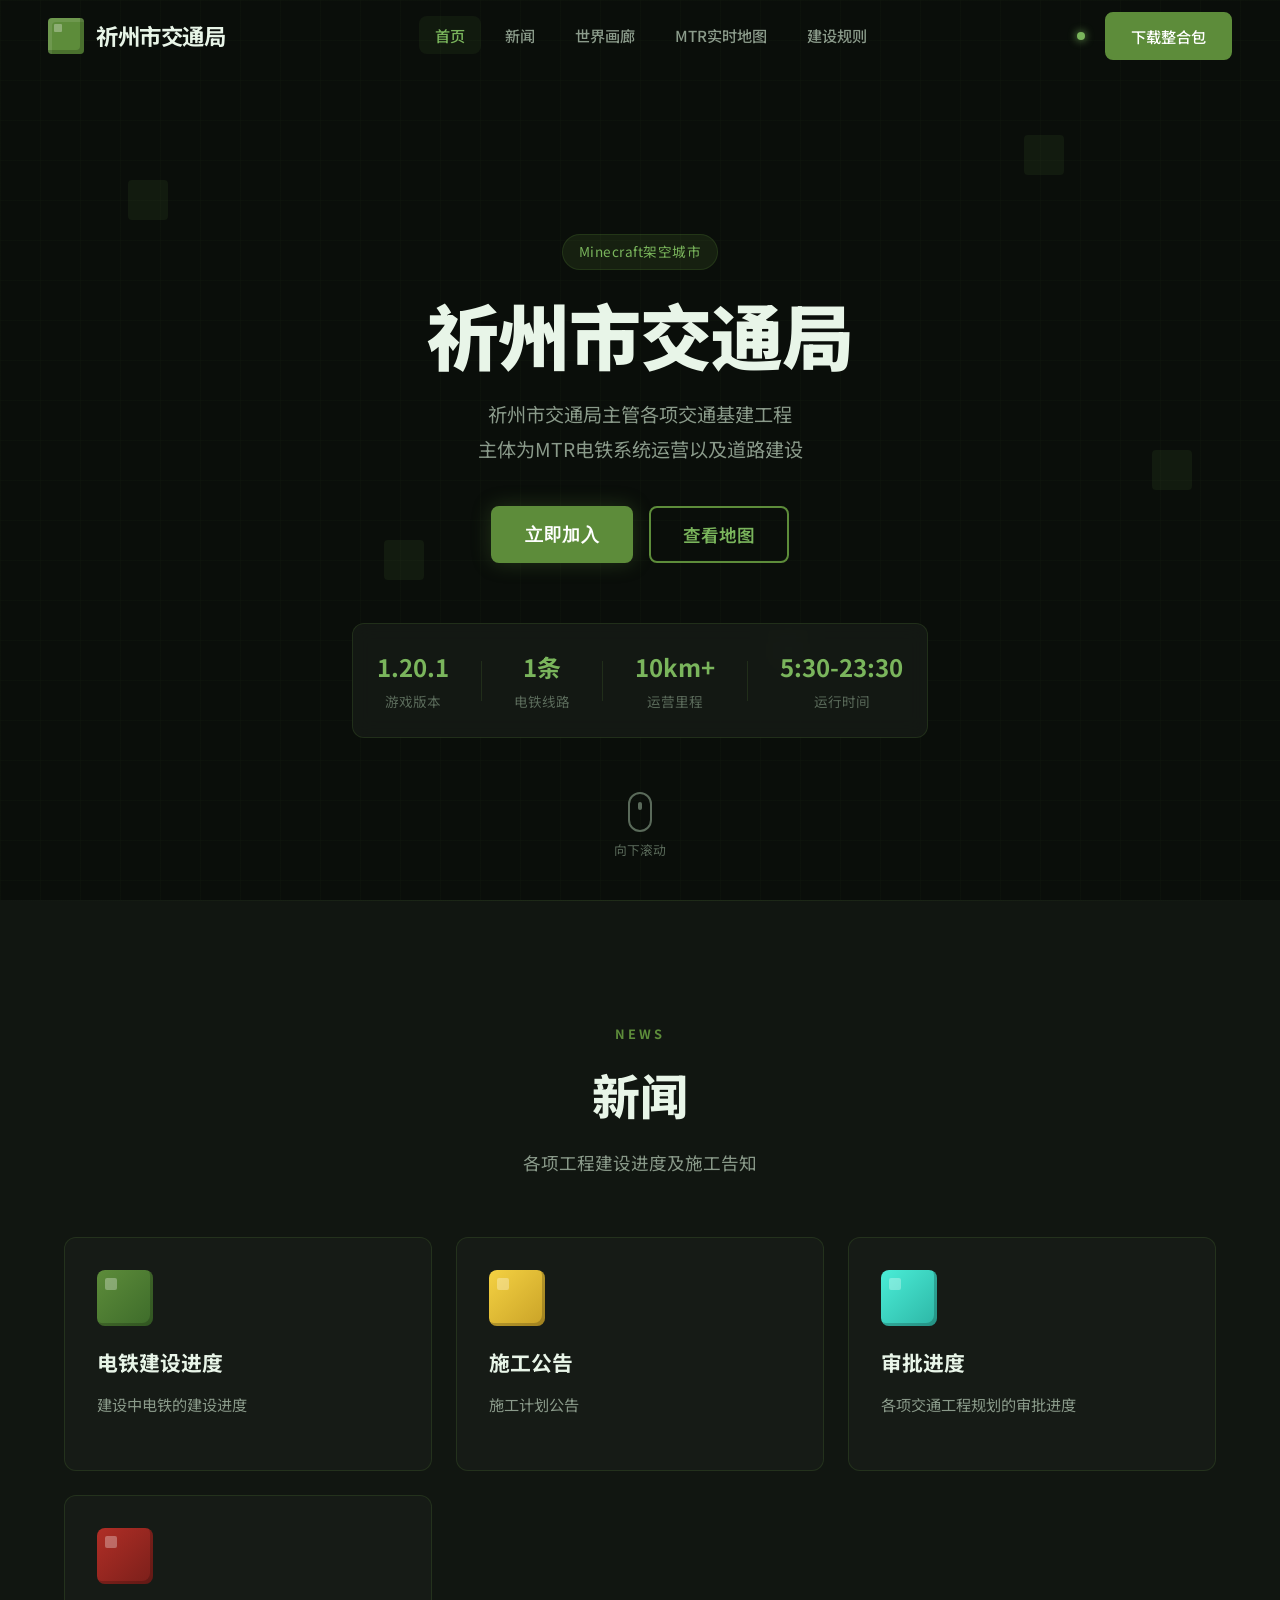
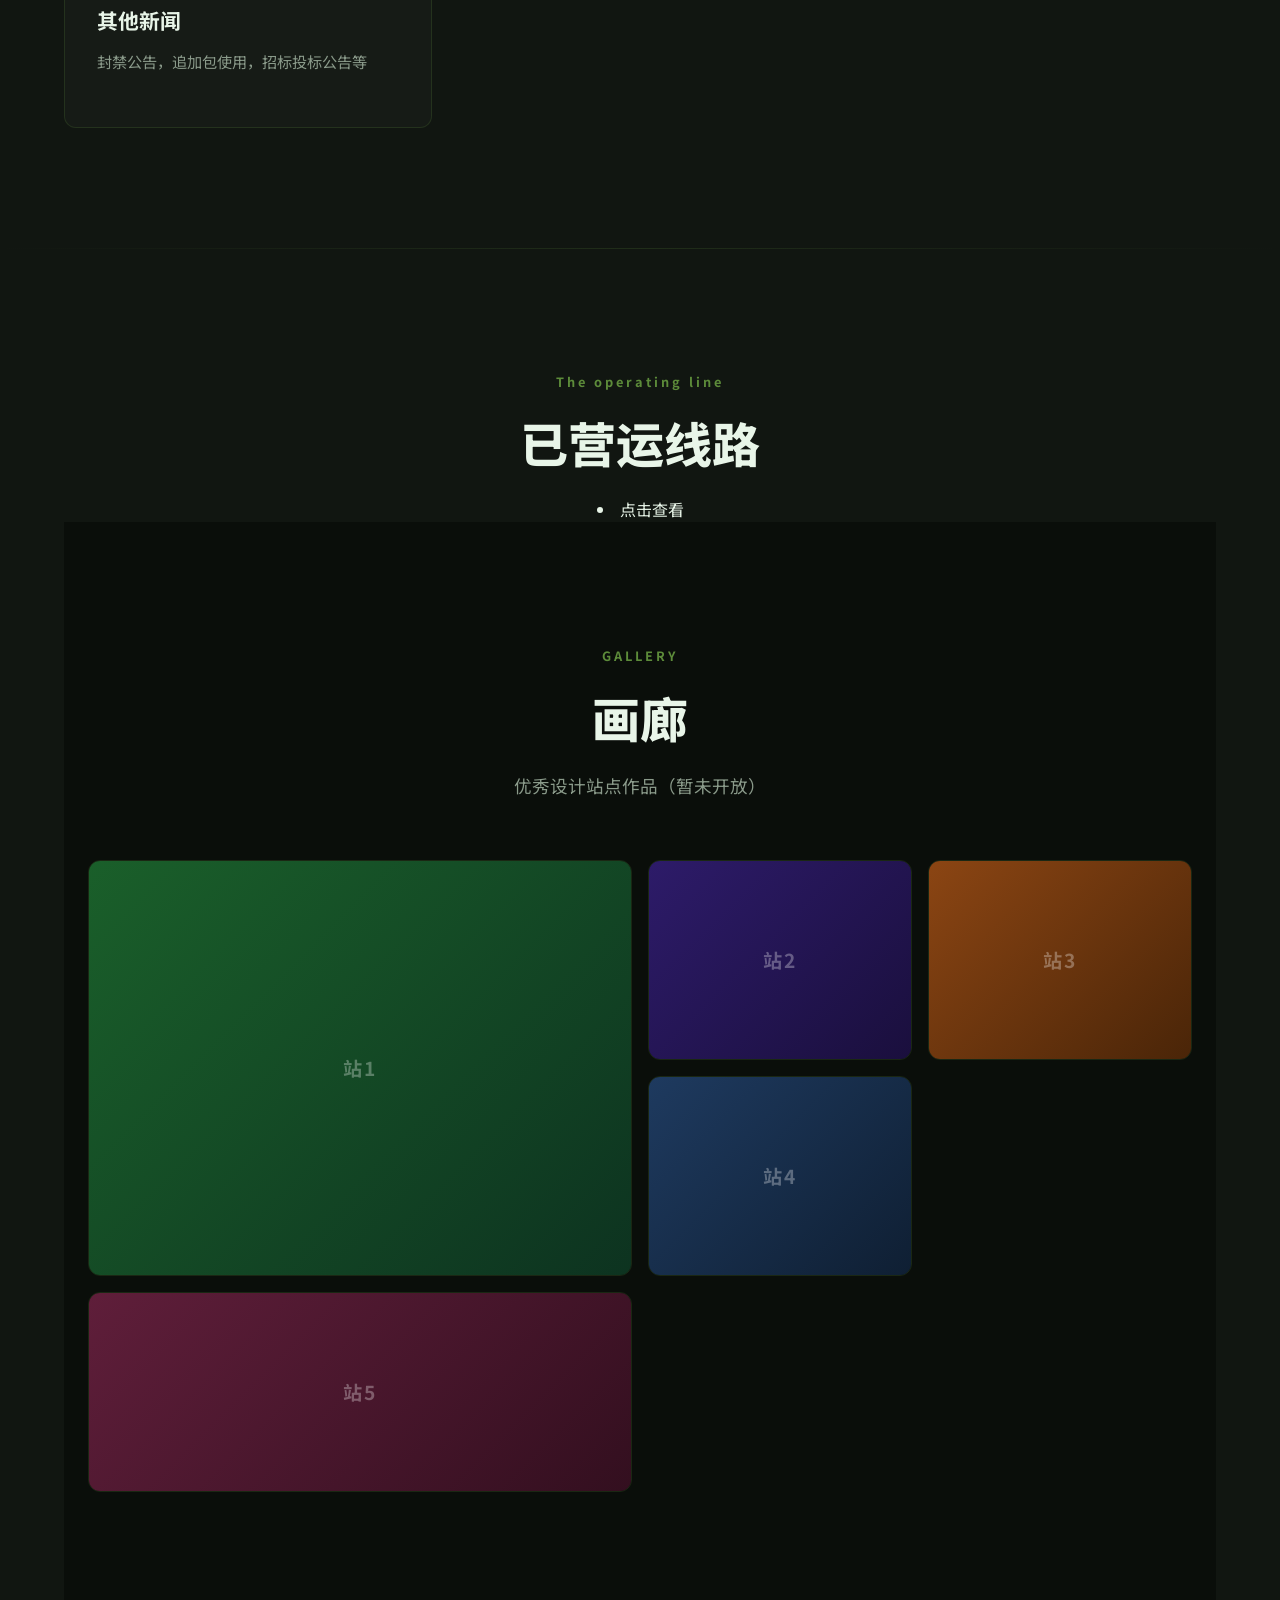
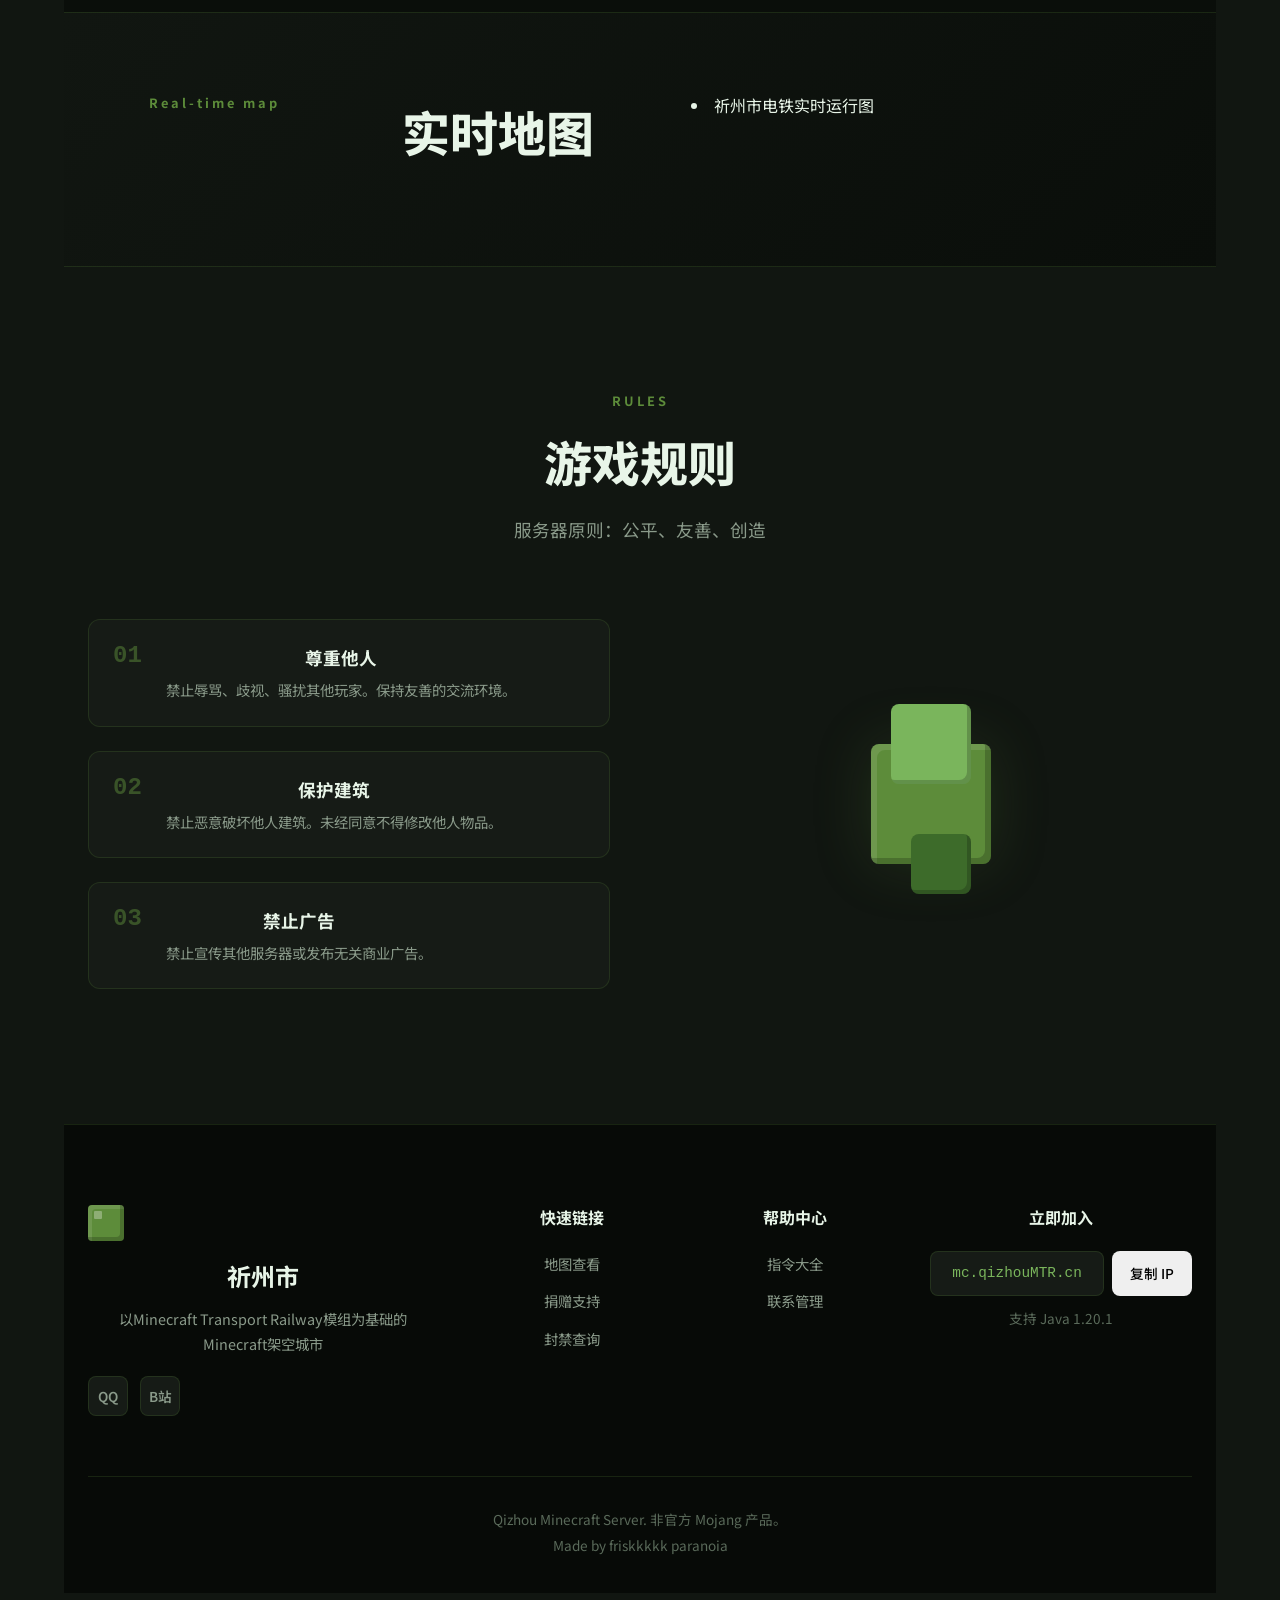
==== index.html @ 2c4e713b "增加联系方式" ====
<!DOCTYPE html>
<html lang="zh-CN">
<head>
    <meta charset="UTF-8">
    <meta name="viewport" content="width=device-width, initial-scale=1.0">
    <title>祈州市-Minecraft架空城市</title>
    <link rel="stylesheet" href="styles.css">
    <link href="https://fonts.googleapis.com/css2?family=Noto+Sans+SC:wght@300;400;500;700;900&display=swap" rel="stylesheet">
</head>
<body>
    <!-- 导航栏 -->
    <nav class="navbar">
        <div class="nav-brand">
            <div class="logo-block"></div>
            <span class="brand-text">祈州市交通局</span>
        </div>
        <ul class="nav-links">
            <li><a href="#home" class="active">首页</a></li>
            <li><a href="#features">新闻</a></li>
            <li><a href="#gallery">世界画廊</a></li>
            <li><a href="#stats">MTR实时地图</a></li>
            <li><a href="#rules">建设规则</a></li>
        </ul>
          <div class="nav-actions">
        <span class="online-status">
            <span class="status-dot"></span>
        </span>
              <a href="download.html" class="btn btn-primary">下载整合包</a>
    </div>

        <button class="mobile-menu-btn" aria-label="菜单">
            <span></span>
            <span></span>
            <span></span>
        </button>
    </nav>

    <!-- 英雄区域 -->
    <section id="home" class="hero">
        <div class="hero-bg">
            <div class="pixel-grid"></div>
            <div class="floating-blocks">
                <div class="float-block" style="--delay:0s;--x:10%;--y:20%"></div>
                <div class="float-block" style="--delay:2s;--x:80%;--y:15%"></div>
                <div class="float-block" style="--delay:4s;--x:60%;--y:70%"></div>
                <div class="float-block" style="--delay:1s;--x:30%;--y:60%"></div>
                <div class="float-block" style="--delay:3s;--x:90%;--y:50%"></div>
            </div>
        </div>
        <div class="hero-content">
            <div class="server-badge">Minecraft架空城市</div>
            <h1 class="hero-title">
                <span class="title-line">祈州市交通局</span>
               
            </h1>
            <p class="hero-desc">
                祈州市交通局主管各项交通基建工程<br>
                主体为MTR电铁系统运营以及道路建设
            </p>
            <div class="hero-actions">
                <button class="btn btn-large btn-glow" onclick="copyIP()">
                    
                    <span class="ip-text">立即加入</span>
                </button>
                <button class="btn btn-large btn-outline">查看地图</button>
            </div>
            <div class="server-info-bar">
                <div class="info-item">
                    <span class="info-value">1.20.1</span>
                    <span class="info-label">游戏版本</span>
                </div>
                <div class="info-divider"></div>
                <div class="info-item">
                    <span class="info-value">1条</span>
                    <span class="info-label">电铁线路</span>
                </div>
                <div class="info-divider"></div>
                <div class="info-item">
                    <span class="info-value">10km+</span>
                    <span class="info-label">运营里程</span>
                </div>
                <div class="info-divider"></div>
                <div class="info-item">
                    <span class="info-value">5:30-23:30</span>
                    <span class="info-label">运行时间</span>
                </div>
            </div>
        </div>
        <div class="scroll-indicator">
            <div class="mouse">
                <div class="wheel"></div>
            </div>
            <span>向下滚动</span>
        </div>
    </section>

    <!-- 新闻 -->
    <section id="features" class="features">
        <div class="container">
            <div class="section-header">
                <span class="section-tag">NEWS</span>
                <h2 class="section-title">新闻</h2>
                <p class="section-desc">各项工程建设进度及施工告知</p>
            </div>
            <div class="features-grid">
                <div class="feature-card">
                    <div class="feature-icon survival"></div>
                    <h3>电铁建设进度</h3>
                    <p>建设中电铁的建设进度</p>
                    <div class="feature-tags">
                    </div>
                </div>
                <div class="feature-card">
                    <div class="feature-icon economy"></div>
                    <h3>施工公告</h3>
                    <p>施工计划公告</p>
                    <div class="feature-tags">
                    </div>
                </div>
                <div class="feature-card">
                    <div class="feature-icon build"></div>
                    <h3>审批进度</h3>
                    <p>各项交通工程规划的审批进度</p>
                    <div class="feature-tags">
                    </div>
                </div>
                <div class="feature-card">
                    <div class="feature-icon dungeon"></div>
                    <h3>其他新闻</h3>
                    <p>封禁公告，追加包使用，招标投标公告等</p>
                    <div class="feature-tags">
                    </div>
                </div>
            </div>
        </div>
    </section>
    <!-- 运营线路清单 -->
    <section id="features" class="features">
        <div class="container">
            <div class="section-header">
                <span class="section-tag">The operating line</span>
                <h2 class="section-title">已营运线路</h2>
                 <li><a href="#" class="active">点击查看</a></li>

    <!-- 世界画廊 -->
    <section id="gallery" class="gallery">
        <div class="container">
            <div class="section-header light">
                <span class="section-tag">GALLERY</span>
                <h2 class="section-title">画廊</h2>
                <p class="section-desc">优秀设计站点作品（暂未开放）</p>
            </div>
            <div class="gallery-grid">
                <div class="gallery-item large">
                    <div class="gallery-img" style="background: linear-gradient(135deg, #1a5f2a 0%, #0d3320 100%);">
                        <div class="placeholder-text">站1</div>
                    </div>
                    <div class="gallery-overlay">
                        <h4>站1</h4>
                        <p>站1简介</p>
                    </div>
                </div>
                <div class="gallery-item">
                    <div class="gallery-img" style="background: linear-gradient(135deg, #2d1b69 0%, #1a0f3d 100%);">
                        <div class="placeholder-text">站2</div>
                    </div>
                    <div class="gallery-overlay">
                        <h4>站2</h4>
                        <p>站2简介</p>
                    </div>
                </div>
                <div class="gallery-item">
                    <div class="gallery-img" style="background: linear-gradient(135deg, #8b4513 0%, #4a2508 100%);">
                        <div class="placeholder-text">站3</div>
                    </div>
                    <div class="gallery-overlay">
                        <h4>站3</h4>
                        <p>站3简介</p>
                    </div>
                </div>
                <div class="gallery-item">
                    <div class="gallery-img" style="background: linear-gradient(135deg, #1e3a5f 0%, #0f1f33 100%);">
                        <div class="placeholder-text">站4</div>
                    </div>
                    <div class="gallery-overlay">
                        <h4>站4</h4>
                        <p>站4简介</p>
                    </div>
                </div>
                <div class="gallery-item wide">
                    <div class="gallery-img" style="background: linear-gradient(135deg, #5f1e3a 0%, #330f1f 100%);">
                        <div class="placeholder-text">站5</div>
                    </div>
                    <div class="gallery-overlay">
                        <h4>站5</h4>
                        <p>站5简介</p>
                    </div>
                </div>
            </div>
        </div>
    </section>

    <!-- 实时地图 -->
    <section id="stats" class="stats">
        <div class="container">
            <div class="stats-grid">
                <span class="section-tag">Real-time map</span>
                <h2 class="section-title">实时地图</h2>
                <li><a href="#">祈州市电铁实时运行图</a></li>
            </div>
        </div>
    </section>

    <!-- 游戏规则 -->
    <section id="rules" class="rules">
        <div class="container">
            <div class="section-header">
                <span class="section-tag">RULES</span>
                <h2 class="section-title">游戏规则</h2>
                <p class="section-desc">服务器原则：公平、友善、创造</p>
            </div>
            <div class="rules-container">
                <div class="rules-list">
                    <div class="rule-item">
                        <div class="rule-num">01</div>
                        <div class="rule-content">
                            <h4>尊重他人</h4>
                            <p>禁止辱骂、歧视、骚扰其他玩家。保持友善的交流环境。</p>
                        </div>
                    </div>
                    <div class="rule-item">
                        <div class="rule-num">02</div>
                        <div class="rule-content">
                            <h4>保护建筑</h4>
                            <p>禁止恶意破坏他人建筑。未经同意不得修改他人物品。</p>
                        </div>
                    </div>
                    <div class="rule-item">
                        <div class="rule-num">03</div>
                        <div class="rule-content">
                            <h4>禁止广告</h4>
                            <p>禁止宣传其他服务器或发布无关商业广告。</p>
                        </div>
                    </div>
                </div>
                <div class="rules-visual">
                    <div class="rule-block"></div>
                    <div class="rule-particles"></div>
                </div>
            </div>
        </div>
    </section>

    <!-- 页脚 -->
    <footer class="footer">
        <div class="container">
            <div class="footer-grid">
                <div class="footer-brand">
                    <div class="logo-block"></div>
                    <h3>祈州市</h3>
                    <p>以Minecraft Transport Railway模组为基础的Minecraft架空城市</p>
                    <div class="social-links">
                        <a href="https://qun.qq.com/universal-share/share?ac=1&authKey=5Q9xw9%2BcxOAXzB6ohcOcgROq6111fko80m%2FEWzGecjyMGO8ZPhEmeP5PFj%2FPuko1&busi_data=eyJncm91cENvZGUiOiI1NzYyODU1NDUiLCJ0b2tlbiI6Ik9FckFka1JpMDlDbytPQUh0WGxlVzhLZ0lvZUw2TEtycytoMU91YWhDZmxmZHJqSjFMWHlzbW9Ua0NrRlplRXMiLCJ1aW4iOiIzMjMwOTczODkifQ%3D%3D&data=TBqbtHS_VASTr5iY3qAMUnTG0qfjeUltB2il7S_tn0GmL10WER9RuCfXsndDzjJlVhiZTGjJFUM0-ohU65WQZA&svctype=4&tempid=h5_group_info" class="social-link" title="QQ群">QQ</a>
                        <a href="https://b23.tv/h1Gv1eZ" class="social-link" title="Bilibili">B站</a>
                    </div>
                </div>
                <div class="footer-links">
                    <h4>快速链接</h4>
                    <ul>
                        <li><a href="#">地图查看</a></li>
                        <li><a href="#">捐赠支持</a></li>
                        <li><a href="#">封禁查询</a></li>
                    </ul>
                </div>
                <div class="footer-links">
                    <h4>帮助中心</h4>
                    <ul>
                        <li><a href="#">指令大全</a></li>
                        <li><a href="#">联系管理</a></li>
                    </ul>
                </div>
                <div class="footer-join">
                    <h4>立即加入</h4>
                    <div class="join-box">
                        <code>mc.qizhouMTR.cn</code>
                        <button class="btn btn-small" onclick="copyIP()">复制 IP</button>
                    </div>
                    <p class="version-info">支持 Java 1.20.1</p>
                </div>
            </div>
            <div class="footer-bottom">
                <p> Qizhou Minecraft Server. 非官方 Mojang 产品。</p>
                <p>Made by friskkkkk paranoia</p>
            </div>
        </div>
    </footer>

    <!-- Toast 提示 -->
    <div class="toast" id="toast">
        <span class="toast-icon">✓</span>
        <span class="toast-message">IP 已复制到剪贴板！</span>
    </div>

    <script>
        // 复制 IP 功能
        function copyIP() {
            navigator.clipboard.writeText('mc.pixelrealm.cn').then(() => {
                const toast = document.getElementById('toast');
                toast.classList.add('show');
                setTimeout(() => toast.classList.remove('show'), 3000);
            });
        }

        // 数字滚动动画
        const statNumbers = document.querySelectorAll('.stat-number');
        const observerOptions = { threshold: 0.5 };
        
        const observer = new IntersectionObserver((entries) => {
            entries.forEach(entry => {
                if (entry.isIntersecting) {
                    const target = parseInt(entry.target.getAttribute('data-target'));
                    animateNumber(entry.target, target);
                    observer.unobserve(entry.target);
                }
            });
        }, observerOptions);

        statNumbers.forEach(num => observer.observe(num));

        function animateNumber(element, target) {
            const duration = 2000;
            const start = 0;
            const startTime = performance.now();
            
            function update(currentTime) {
                const elapsed = currentTime - startTime;
                const progress = Math.min(elapsed / duration, 1);
                const easeOut = 1 - Math.pow(1 - progress, 3);
                const current = Math.floor(start + (target - start) * easeOut);
                
                if (target >= 1000000) {
                    element.textContent = (current / 1000000).toFixed(1) + 'M+';
                } else if (target >= 1000) {
                    element.textContent = (current / 1000).toFixed(0) + 'K+';
                } else {
                    element.textContent = current;
                }
                
                if (progress < 1) {
                    requestAnimationFrame(update);
                }
            }
            requestAnimationFrame(update);
        }

        // 导航栏滚动效果
        const navbar = document.querySelector('.navbar');
        let lastScroll = 0;
        
        window.addEventListener('scroll', () => {
            const currentScroll = window.pageYOffset;
            
            if (currentScroll > 100) {
                navbar.classList.add('scrolled');
            } else {
                navbar.classList.remove('scrolled');
            }
            
            lastScroll = currentScroll;
        });

        // 平滑滚动
        document.querySelectorAll('a[href^="#"]').forEach(anchor => {
            anchor.addEventListener('click', function (e) {
                e.preventDefault();
                const target = document.querySelector(this.getAttribute('href'));
                if (target) {
                    target.scrollIntoView({ behavior: 'smooth', block: 'start' });
                }
            });
        });

        // 移动端菜单
        const mobileBtn = document.querySelector('.mobile-menu-btn');
        const navLinks = document.querySelector('.nav-links');
        
        mobileBtn.addEventListener('click', () => {
            mobileBtn.classList.toggle('active');
            navLinks.classList.toggle('active');
        });
    </script>
</body>
</html>
---- styles.css ----
/* styles.css - PixelRealm Minecraft Server Website */

/* ===== CSS 变量 ===== */
:root {
    --mc-green: #5D8C3A;
    --mc-green-light: #7AB55C;
    --mc-green-dark: #3D6B2A;
    --mc-dirt: #8B6914;
    --mc-stone: #7D7D7D;
    --mc-diamond: #4AEDD7;
    --mc-gold: #F4D142;
    --mc-red: #B02E26;
    
    --bg-primary: #0a0e0a;
    --bg-secondary: #111611;
    --bg-card: #161b16;
    --bg-card-hover: #1e241e;
    --bg-glass: rgba(22, 27, 22, 0.85);
    
    --text-primary: #e8f5e8;
    --text-secondary: #8a9a8a;
    --text-muted: #5a6a5a;
    
    --border-color: rgba(93, 140, 58, 0.2);
    --border-glow: rgba(93, 140, 58, 0.4);
    
    --shadow-sm: 0 2px 8px rgba(0, 0, 0, 0.3);
    --shadow-md: 0 4px 20px rgba(0, 0, 0, 0.4);
    --shadow-glow: 0 0 30px rgba(93, 140, 58, 0.15);
    
    --radius-sm: 4px;
    --radius-md: 8px;
    --radius-lg: 12px;
    
    --transition: all 0.3s cubic-bezier(0.4, 0, 0.2, 1);
    --font-main: 'Noto Sans SC', -apple-system, BlinkMacSystemFont, sans-serif;
}

/* ===== 重置与基础 ===== */
* {
    margin: 0;
    padding: 0;
    box-sizing: border-box;
}

html {
    scroll-behavior: smooth;
    font-size: 16px;
}

body {
    font-family: var(--font-main);
    background-color: var(--bg-primary);
    color: var(--text-primary);
    line-height: 1.6;
    overflow-x: hidden;
    -webkit-font-smoothing: antialiased;
}

a {
    text-decoration: none;
    color: inherit;
    transition: var(--transition);
}

ul {
    list-style: none;
}

img {
    max-width: 100%;
    display: block;
}

.container {
    max-width: 1200px;
    margin: 0 auto;
    padding: 0 24px;
}

/* ===== 按钮组件 ===== */
.btn {
    display: inline-flex;
    align-items: center;
    justify-content: center;
    gap: 8px;
    padding: 10px 24px;
    border-radius: var(--radius-md);
    font-family: var(--font-main);
    font-size: 0.95rem;
    font-weight: 500;
    cursor: pointer;
    border: 2px solid transparent;
    transition: var(--transition);
    position: relative;
    overflow: hidden;
}

.btn-primary {
    background: var(--mc-green);
    color: #fff;
    border-color: var(--mc-green);
}

.btn-primary:hover {
    background: var(--mc-green-light);
    border-color: var(--mc-green-light);
    transform: translateY(-2px);
    box-shadow: 0 4px 16px rgba(93, 140, 58, 0.3);
}

.btn-outline {
    background: transparent;
    color: var(--mc-green-light);
    border-color: var(--mc-green);
}

.btn-outline:hover {
    background: rgba(93, 140, 58, 0.1);
    transform: translateY(-2px);
}

.btn-large {
    padding: 14px 32px;
    font-size: 1.1rem;
    font-weight: 600;
}

.btn-small {
    padding: 6px 16px;
    font-size: 0.85rem;
}

.btn-glow {
    background: var(--mc-green);
    color: #fff;
    box-shadow: 0 0 20px rgba(93, 140, 58, 0.3);
    animation: pulse-glow 2s ease-in-out infinite;
}

@keyframes pulse-glow {
    0%, 100% { box-shadow: 0 0 20px rgba(93, 140, 58, 0.3); }
    50% { box-shadow: 0 0 30px rgba(93, 140, 58, 0.5); }
}

/* ===== 导航栏 ===== */
.navbar {
    position: fixed;
    top: 0;
    left: 0;
    right: 0;
    z-index: 1000;
    display: flex;
    align-items: center;
    justify-content: space-between;
    padding: 0 48px;
    height: 72px;
    background: transparent;
    transition: var(--transition);
}

.navbar.scrolled {
    background: var(--bg-glass);
    backdrop-filter: blur(20px);
    border-bottom: 1px solid var(--border-color);
    height: 64px;
}

.nav-brand {
    display: flex;
    align-items: center;
    gap: 12px;
}

.logo-block {
    width: 36px;
    height: 36px;
    background: var(--mc-green);
    border-radius: var(--radius-sm);
    position: relative;
    box-shadow: inset -4px -4px 0 rgba(0,0,0,0.2), inset 4px 4px 0 rgba(255,255,255,0.1);
}

.logo-block::after {
    content: '';
    position: absolute;
    top: 6px;
    left: 6px;
    width: 8px;
    height: 8px;
    background: rgba(255,255,255,0.3);
    border-radius: 1px;
}

.brand-text {
    font-size: 1.4rem;
    font-weight: 700;
    color: var(--text-primary);
    letter-spacing: -0.5px;
}

.nav-links {
    display: flex;
    gap: 8px;
}

.nav-links a {
    padding: 8px 16px;
    border-radius: var(--radius-md);
    font-size: 0.95rem;
    font-weight: 500;
    color: var(--text-secondary);
    position: relative;
}

.nav-links a:hover,
.nav-links a.active {
    color: var(--mc-green-light);
    background: rgba(93, 140, 58, 0.1);
}

.nav-actions {
    display: flex;
    align-items: center;
    gap: 20px;
}

.online-status {
    display: flex;
    align-items: center;
    gap: 8px;
    font-size: 0.9rem;
    color: var(--text-secondary);
}

.status-dot {
    width: 8px;
    height: 8px;
    background: var(--mc-green-light);
    border-radius: 50%;
    box-shadow: 0 0 8px var(--mc-green-light);
    animation: blink 2s ease-in-out infinite;
}

@keyframes blink {
    0%, 100% { opacity: 1; }
    50% { opacity: 0.5; }
}

.mobile-menu-btn {
    display: none;
    flex-direction: column;
    gap: 5px;
    background: none;
    border: none;
    cursor: pointer;
    padding: 5px;
}

.mobile-menu-btn span {
    display: block;
    width: 24px;
    height: 2px;
    background: var(--text-primary);
    transition: var(--transition);
}

/* ===== 英雄区域 ===== */
.hero {
    position: relative;
    min-height: 100vh;
    display: flex;
    align-items: center;
    justify-content: center;
    overflow: hidden;
    padding-top: 72px;
}

.hero-bg {
    position: absolute;
    inset: 0;
    z-index: 0;
}

.pixel-grid {
    position: absolute;
    inset: 0;
    background-image: 
        linear-gradient(rgba(93, 140, 58, 0.03) 1px, transparent 1px),
        linear-gradient(90deg, rgba(93, 140, 58, 0.03) 1px, transparent 1px);
    background-size: 40px 40px;
    animation: grid-move 20s linear infinite;
}

@keyframes grid-move {
    0% { transform: translate(0, 0); }
    100% { transform: translate(40px, 40px); }
}

.floating-blocks {
    position: absolute;
    inset: 0;
    pointer-events: none;
}

.float-block {
    position: absolute;
    width: 40px;
    height: 40px;
    background: var(--mc-green);
    opacity: 0.1;
    border-radius: var(--radius-sm);
    animation: float 6s ease-in-out infinite;
    animation-delay: var(--delay);
    left: var(--x);
    top: var(--y);
}

@keyframes float {
    0%, 100% { transform: translateY(0) rotate(0deg); }
    50% { transform: translateY(-30px) rotate(5deg); }
}

.hero-content {
    position: relative;
    z-index: 1;
    text-align: center;
    max-width: 800px;
    padding: 0 24px;
}

.server-badge {
    display: inline-block;
    padding: 6px 16px;
    background: rgba(93, 140, 58, 0.15);
    border: 1px solid var(--border-color);
    border-radius: 100px;
    font-size: 0.85rem;
    color: var(--mc-green-light);
    margin-bottom: 24px;
    letter-spacing: 0.5px;
}

.hero-title {
    font-size: clamp(2.5rem, 6vw, 4.5rem);
    font-weight: 900;
    line-height: 1.1;
    margin-bottom: 24px;
    letter-spacing: -1px;
}

.title-line {
    display: block;
}

.title-line.highlight {
    color: var(--mc-green-light);
    text-shadow: 0 0 40px rgba(93, 140, 58, 0.3);
}

.hero-desc {
    font-size: 1.2rem;
    color: var(--text-secondary);
    margin-bottom: 40px;
    line-height: 1.8;
}

.hero-actions {
    display: flex;
    gap: 16px;
    justify-content: center;
    margin-bottom: 60px;
    flex-wrap: wrap;
}

.btn-icon {
    font-size: 1.2rem;
}

.ip-text {
    font-family: 'Courier New', monospace;
    font-weight: 600;
    letter-spacing: 0.5px;
}

.server-info-bar {
    display: flex;
    align-items: center;
    justify-content: center;
    gap: 32px;
    padding: 24px;
    background: var(--bg-glass);
    border: 1px solid var(--border-color);
    border-radius: var(--radius-lg);
    backdrop-filter: blur(10px);
    flex-wrap: wrap;
}

.info-item {
    text-align: center;
}

.info-value {
    display: block;
    font-size: 1.5rem;
    font-weight: 700;
    color: var(--mc-green-light);
}

.info-label {
    display: block;
    font-size: 0.85rem;
    color: var(--text-muted);
    margin-top: 4px;
}

.info-divider {
    width: 1px;
    height: 40px;
    background: var(--border-color);
}

.scroll-indicator {
    position: absolute;
    bottom: 40px;
    left: 50%;
    transform: translateX(-50%);
    display: flex;
    flex-direction: column;
    align-items: center;
    gap: 8px;
    color: var(--text-muted);
    font-size: 0.8rem;
    animation: bounce 2s infinite;
}

.mouse {
    width: 24px;
    height: 40px;
    border: 2px solid var(--text-muted);
    border-radius: 12px;
    position: relative;
}

.wheel {
    width: 4px;
    height: 8px;
    background: var(--text-muted);
    border-radius: 2px;
    position: absolute;
    top: 8px;
    left: 50%;
    transform: translateX(-50%);
    animation: scroll-wheel 2s infinite;
}

@keyframes scroll-wheel {
    0% { top: 8px; opacity: 1; }
    100% { top: 20px; opacity: 0; }
}

@keyframes bounce {
    0%, 100% { transform: translateX(-50%) translateY(0); }
    50% { transform: translateX(-50%) translateY(-10px); }
}

/* ===== 通用区块标题 ===== */
.section-header {
    text-align: center;
    margin-bottom: 60px;
}

.section-header.light {
    color: var(--text-primary);
}

.section-tag {
    display: inline-block;
    font-size: 0.8rem;
    font-weight: 700;
    letter-spacing: 3px;
    color: var(--mc-green);
    margin-bottom: 12px;
}

.section-title {
    font-size: clamp(2rem, 4vw, 3rem);
    font-weight: 800;
    margin-bottom: 16px;
    color: var(--text-primary);
}

.section-desc {
    font-size: 1.1rem;
    color: var(--text-secondary);
    max-width: 600px;
    margin: 0 auto;
}

/* ===== 特色玩法 ===== */
.features {
    padding: 120px 0;
    background: var(--bg-secondary);
    position: relative;
}

.features::before {
    content: '';
    position: absolute;
    top: 0;
    left: 0;
    right: 0;
    height: 1px;
    background: linear-gradient(90deg, transparent, var(--border-color), transparent);
}

.features-grid {
    display: grid;
    grid-template-columns: repeat(auto-fit, minmax(320px, 1fr));
    gap: 24px;
}

.feature-card {
    background: var(--bg-card);
    border: 1px solid var(--border-color);
    border-radius: var(--radius-lg);
    padding: 32px;
    position: relative;
    transition: var(--transition);
    overflow: hidden;
}

.feature-card::before {
    content: '';
    position: absolute;
    top: 0;
    left: 0;
    right: 0;
    height: 3px;
    background: var(--mc-green);
    transform: scaleX(0);
    transition: var(--transition);
}

.feature-card:hover {
    transform: translateY(-4px);
    border-color: var(--border-glow);
    box-shadow: var(--shadow-glow);
}

.feature-card:hover::before {
    transform: scaleX(1);
}

.feature-card.featured {
    border-color: var(--mc-green);
    background: linear-gradient(135deg, var(--bg-card) 0%, rgba(93, 140, 58, 0.05) 100%);
}

.feature-badge {
    position: absolute;
    top: 16px;
    right: 16px;
    padding: 4px 12px;
    background: var(--mc-green);
    color: #fff;
    font-size: 0.75rem;
    font-weight: 700;
    border-radius: 100px;
}

.feature-icon {
    width: 56px;
    height: 56px;
    border-radius: var(--radius-md);
    margin-bottom: 20px;
    position: relative;
    box-shadow: inset -3px -3px 0 rgba(0,0,0,0.2);
}

.feature-icon.survival { background: linear-gradient(135deg, #5D8C3A, #3D6B2A); }
.feature-icon.economy { background: linear-gradient(135deg, #F4D142, #C9A227); }
.feature-icon.build { background: linear-gradient(135deg, #4AEDD7, #2DB5A5); }
.feature-icon.dungeon { background: linear-gradient(135deg, #B02E26, #7A1F1A); }
.feature-icon.world { background: linear-gradient(135deg, #8B6914, #5C4510); }
.feature-icon.event { background: linear-gradient(135deg, #9B59B6, #7D3C98); }

.feature-icon::after {
    content: '';
    position: absolute;
    top: 8px;
    left: 8px;
    width: 12px;
    height: 12px;
    background: rgba(255,255,255,0.3);
    border-radius: 2px;
}

.feature-card h3 {
    font-size: 1.3rem;
    font-weight: 700;
    margin-bottom: 12px;
    color: var(--text-primary);
}

.feature-card p {
    color: var(--text-secondary);
    font-size: 0.95rem;
    line-height: 1.7;
    margin-bottom: 20px;
}

.feature-tags {
    display: flex;
    gap: 8px;
    flex-wrap: wrap;
}

.tag {
    padding: 4px 12px;
    background: rgba(93, 140, 58, 0.1);
    border: 1px solid var(--border-color);
    border-radius: 100px;
    font-size: 0.8rem;
    color: var(--mc-green-light);
}

/* ===== 画廊 ===== */
.gallery {
    padding: 120px 0;
    background: var(--bg-primary);
}

.gallery-grid {
    display: grid;
    grid-template-columns: repeat(4, 1fr);
    grid-template-rows: repeat(3, 200px);
    gap: 16px;
}

.gallery-item {
    position: relative;
    border-radius: var(--radius-lg);
    overflow: hidden;
    cursor: pointer;
    border: 1px solid var(--border-color);
}

.gallery-item.large {
    grid-column: span 2;
    grid-row: span 2;
}

.gallery-item.wide {
    grid-column: span 2;
}

.gallery-img {
    width: 100%;
    height: 100%;
    display: flex;
    align-items: center;
    justify-content: center;
    transition: var(--transition);
}

.placeholder-text {
    font-size: 1.2rem;
    font-weight: 700;
    color: rgba(255,255,255,0.3);
    letter-spacing: 2px;
}

.gallery-item:hover .gallery-img {
    transform: scale(1.05);
}

.gallery-overlay {
    position: absolute;
    inset: 0;
    background: linear-gradient(to top, rgba(0,0,0,0.9) 0%, transparent 60%);
    display: flex;
    flex-direction: column;
    justify-content: flex-end;
    padding: 24px;
    opacity: 0;
    transition: var(--transition);
}

.gallery-item:hover .gallery-overlay {
    opacity: 1;
}

.gallery-overlay h4 {
    font-size: 1.2rem;
    font-weight: 700;
    margin-bottom: 4px;
}

.gallery-overlay p {
    font-size: 0.9rem;
    color: var(--text-secondary);
}

/* ===== 统计数据 ===== */
.stats {
    padding: 80px 0;
    background: linear-gradient(135deg, var(--bg-secondary) 0%, var(--bg-primary) 100%);
    border-top: 1px solid var(--border-color);
    border-bottom: 1px solid var(--border-color);
}

.stats-grid {
    display: grid;
    grid-template-columns: repeat(4, 1fr);
    gap: 32px;
}

.stat-card {
    text-align: center;
    padding: 32px;
    background: var(--bg-card);
    border: 1px solid var(--border-color);
    border-radius: var(--radius-lg);
    transition: var(--transition);
}

.stat-card:hover {
    transform: translateY(-4px);
    border-color: var(--border-glow);
    box-shadow: var(--shadow-glow);
}

.stat-icon {
    width: 48px;
    height: 48px;
    margin: 0 auto 16px;
    border-radius: var(--radius-md);
    position: relative;
}

.stat-icon.uptime { background: linear-gradient(135deg, var(--mc-green), var(--mc-green-dark)); }
.stat-icon.players { background: linear-gradient(135deg, var(--mc-diamond), #2DB5A5); }
.stat-icon.blocks { background: linear-gradient(135deg, var(--mc-gold), #C9A227); }
.stat-icon.worlds { background: linear-gradient(135deg, var(--mc-red), #7A1F1A); }

.stat-icon::after {
    content: '';
    position: absolute;
    top: 6px;
    left: 6px;
    width: 10px;
    height: 10px;
    background: rgba(255,255,255,0.3);
    border-radius: 2px;
}

.stat-number {
    font-size: 2.5rem;
    font-weight: 900;
    color: var(--text-primary);
    margin-bottom: 8px;
    font-family: 'Courier New', monospace;
}

.stat-label {
    font-size: 0.95rem;
    color: var(--text-secondary);
}

/* ===== 规则 ===== */
.rules {
    padding: 120px 0;
    background: var(--bg-secondary);
}

.rules-container {
    display: grid;
    grid-template-columns: 1fr 1fr;
    gap: 60px;
    align-items: center;
}

.rules-list {
    display: flex;
    flex-direction: column;
    gap: 24px;
}

.rule-item {
    display: flex;
    gap: 24px;
    padding: 24px;
    background: var(--bg-card);
    border: 1px solid var(--border-color);
    border-radius: var(--radius-lg);
    transition: var(--transition);
}

.rule-item:hover {
    border-color: var(--border-glow);
    transform: translateX(8px);
}

.rule-num {
    font-size: 1.5rem;
    font-weight: 900;
    color: var(--mc-green);
    opacity: 0.5;
    font-family: 'Courier New', monospace;
    line-height: 1;
}

.rule-content h4 {
    font-size: 1.1rem;
    font-weight: 700;
    margin-bottom: 6px;
    color: var(--text-primary);
}

.rule-content p {
    font-size: 0.9rem;
    color: var(--text-secondary);
    line-height: 1.6;
}

.rules-visual {
    position: relative;
    height: 400px;
    display: flex;
    align-items: center;
    justify-content: center;
}

.rule-block {
    width: 120px;
    height: 120px;
    background: var(--mc-green);
    border-radius: var(--radius-md);
    box-shadow: 
        inset -6px -6px 0 rgba(0,0,0,0.2),
        inset 6px 6px 0 rgba(255,255,255,0.1),
        0 0 60px rgba(93, 140, 58, 0.2);
    position: relative;
    animation: rule-float 4s ease-in-out infinite;
}

.rule-block::before,
.rule-block::after {
    content: '';
    position: absolute;
    border-radius: var(--radius-md);
    box-shadow: inset -4px -4px 0 rgba(0,0,0,0.2);
}

.rule-block::before {
    width: 80px;
    height: 80px;
    background: var(--mc-green-light);
    top: -40px;
    left: 20px;
}

.rule-block::after {
    width: 60px;
    height: 60px;
    background: var(--mc-green-dark);
    bottom: -30px;
    right: 20px;
}

@keyframes rule-float {
    0%, 100% { transform: translateY(0); }
    50% { transform: translateY(-15px); }
}

/* ===== 页脚 ===== */
.footer {
    background: #070a07;
    padding: 80px 0 32px;
    border-top: 1px solid var(--border-color);
}

.footer-grid {
    display: grid;
    grid-template-columns: 2fr 1fr 1fr 1.5fr;
    gap: 48px;
    margin-bottom: 60px;
}

.footer-brand .logo-block {
    margin-bottom: 16px;
}

.footer-brand h3 {
    font-size: 1.5rem;
    font-weight: 700;
    margin-bottom: 12px;
}

.footer-brand p {
    color: var(--text-secondary);
    font-size: 0.9rem;
    line-height: 1.7;
    margin-bottom: 20px;
}

.social-links {
    display: flex;
    gap: 12px;
}

.social-link {
    width: 40px;
    height: 40px;
    display: flex;
    align-items: center;
    justify-content: center;
    background: var(--bg-card);
    border: 1px solid var(--border-color);
    border-radius: var(--radius-md);
    font-size: 0.85rem;
    font-weight: 600;
    color: var(--text-secondary);
    transition: var(--transition);
}

.social-link:hover {
    background: var(--mc-green);
    color: #fff;
    border-color: var(--mc-green);
    transform: translateY(-2px);
}

.footer-links h4 {
    font-size: 1rem;
    font-weight: 700;
    margin-bottom: 20px;
    color: var(--text-primary);
}

.footer-links ul {
    display: flex;
    flex-direction: column;
    gap: 12px;
}

.footer-links a {
    color: var(--text-secondary);
    font-size: 0.9rem;
    transition: var(--transition);
}

.footer-links a:hover {
    color: var(--mc-green-light);
    padding-left: 4px;
}

.footer-join h4 {
    font-size: 1rem;
    font-weight: 700;
    margin-bottom: 20px;
    color: var(--text-primary);
}

.join-box {
    display: flex;
    gap: 8px;
    margin-bottom: 12px;
}

.join-box code {
    flex: 1;
    padding: 10px 16px;
    background: var(--bg-card);
    border: 1px solid var(--border-color);
    border-radius: var(--radius-md);
    font-family: 'Courier New', monospace;
    font-size: 0.9rem;
    color: var(--mc-green-light);
}

.version-info {
    font-size: 0.85rem;
    color: var(--text-muted);
}

.footer-bottom {
    padding-top: 32px;
    border-top: 1px solid var(--border-color);
    text-align: center;
    color: var(--text-muted);
    font-size: 0.85rem;
}

.footer-bottom p {
    margin-bottom: 4px;
}

/* ===== Toast 提示 ===== */
.toast {
    position: fixed;
    bottom: 32px;
    left: 50%;
    transform: translateX(-50%) translateY(100px);
    background: var(--bg-card);
    border: 1px solid var(--mc-green);
    border-radius: var(--radius-lg);
    padding: 16px 24px;
    display: flex;
    align-items: center;
    gap: 12px;
    box-shadow: var(--shadow-md);
    z-index: 9999;
    opacity: 0;
    transition: all 0.4s cubic-bezier(0.68, -0.55, 0.265, 1.55);
}

.toast.show {
    opacity: 1;
    transform: translateX(-50%) translateY(0);
}

.toast-icon {
    width: 24px;
    height: 24px;
    background: var(--mc-green);
    border-radius: 50%;
    display: flex;
    align-items: center;
    justify-content: center;
    font-size: 0.8rem;
    color: #fff;
}

.toast-message {
    font-size: 0.95rem;
    font-weight: 500;
}

/* ===== 响应式设计 ===== */
@media (max-width: 1024px) {
    .gallery-grid {
        grid-template-columns: repeat(2, 1fr);
        grid-template-rows: auto;
    }
    
    .gallery-item.large {
        grid-column: span 2;
        grid-row: span 2;
        min-height: 300px;
    }
    
    .gallery-item.wide {
        grid-column: span 2;
    }
    
    .gallery-item {
        min-height: 200px;
    }
    
    .stats-grid {
        grid-template-columns: repeat(2, 1fr);
    }
    
    .footer-grid {
        grid-template-columns: repeat(2, 1fr);
    }
    
    .rules-container {
        grid-template-columns: 1fr;
    }
    
    .rules-visual {
        display: none;
    }
}

@media (max-width: 768px) {
    .navbar {
        padding: 0 24px;
    }
    
    .nav-links {
        position: fixed;
        top: 72px;
        left: 0;
        right: 0;
        background: var(--bg-glass);
        backdrop-filter: blur(20px);
        flex-direction: column;
        padding: 24px;
        gap: 0;
        transform: translateY(-100%);
        opacity: 0;
        pointer-events: none;
        transition: var(--transition);
        border-bottom: 1px solid var(--border-color);
    }
    
    .nav-links.active {
        transform: translateY(0);
        opacity: 1;
        pointer-events: all;
    }
    
    .nav-links a {
        padding: 12px 16px;
        border-radius: var(--radius-md);
    }
    
    .mobile-menu-btn {
        display: flex;
    }
    
    .mobile-menu-btn.active span:nth-child(1) {
        transform: rotate(45deg) translate(5px, 5px);
    }
    
    .mobile-menu-btn.active span:nth-child(2) {
        opacity: 0;
    }
    
    .mobile-menu-btn.active span:nth-child(3) {
        transform: rotate(-45deg) translate(5px, -5px);
    }
    
    .nav-actions .online-status {
        display: none;
    }
    
    .hero-actions {
        flex-direction: column;
        align-items: center;
    }
    
    .server-info-bar {
        gap: 16px;
    }
    
    .info-divider {
        display: none;
    }
    
    .features-grid {
        grid-template-columns: 1fr;
    }
    
    .gallery-grid {
        grid-template-columns: 1fr;
    }
    
    .gallery-item.large,
    .gallery-item.wide {
        grid-column: span 1;
        grid-row: span 1;
    }
    
    .stats-grid {
        grid-template-columns: 1fr;
    }
    
    .footer-grid {
        grid-template-columns: 1fr;
        gap: 32px;
    }
    
    .join-box {
        flex-direction: column;
    }
}

@media (max-width: 480px) {
    .hero-title {
        font-size: 2.2rem;
    }
    
    .section-title {
        font-size: 1.8rem;
    }
    
    .stat-number {
        font-size: 2rem;
    }
}
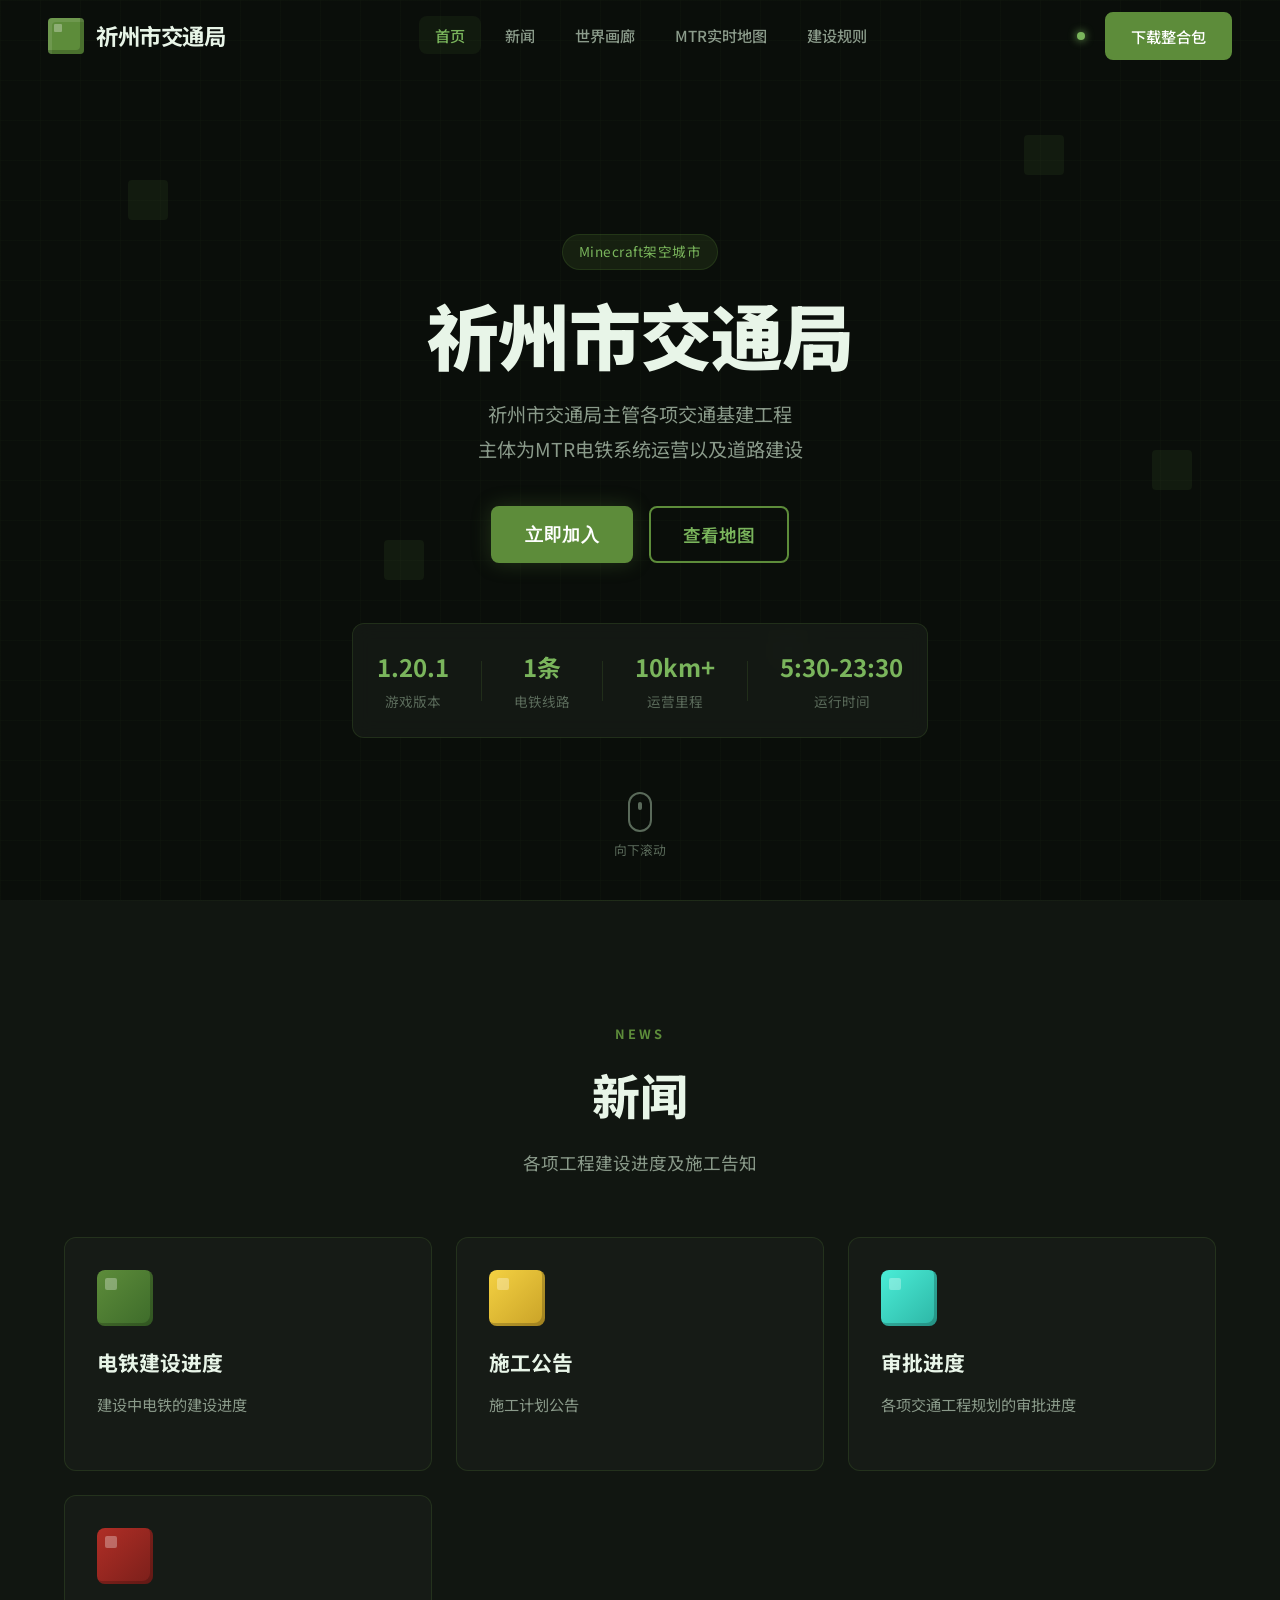
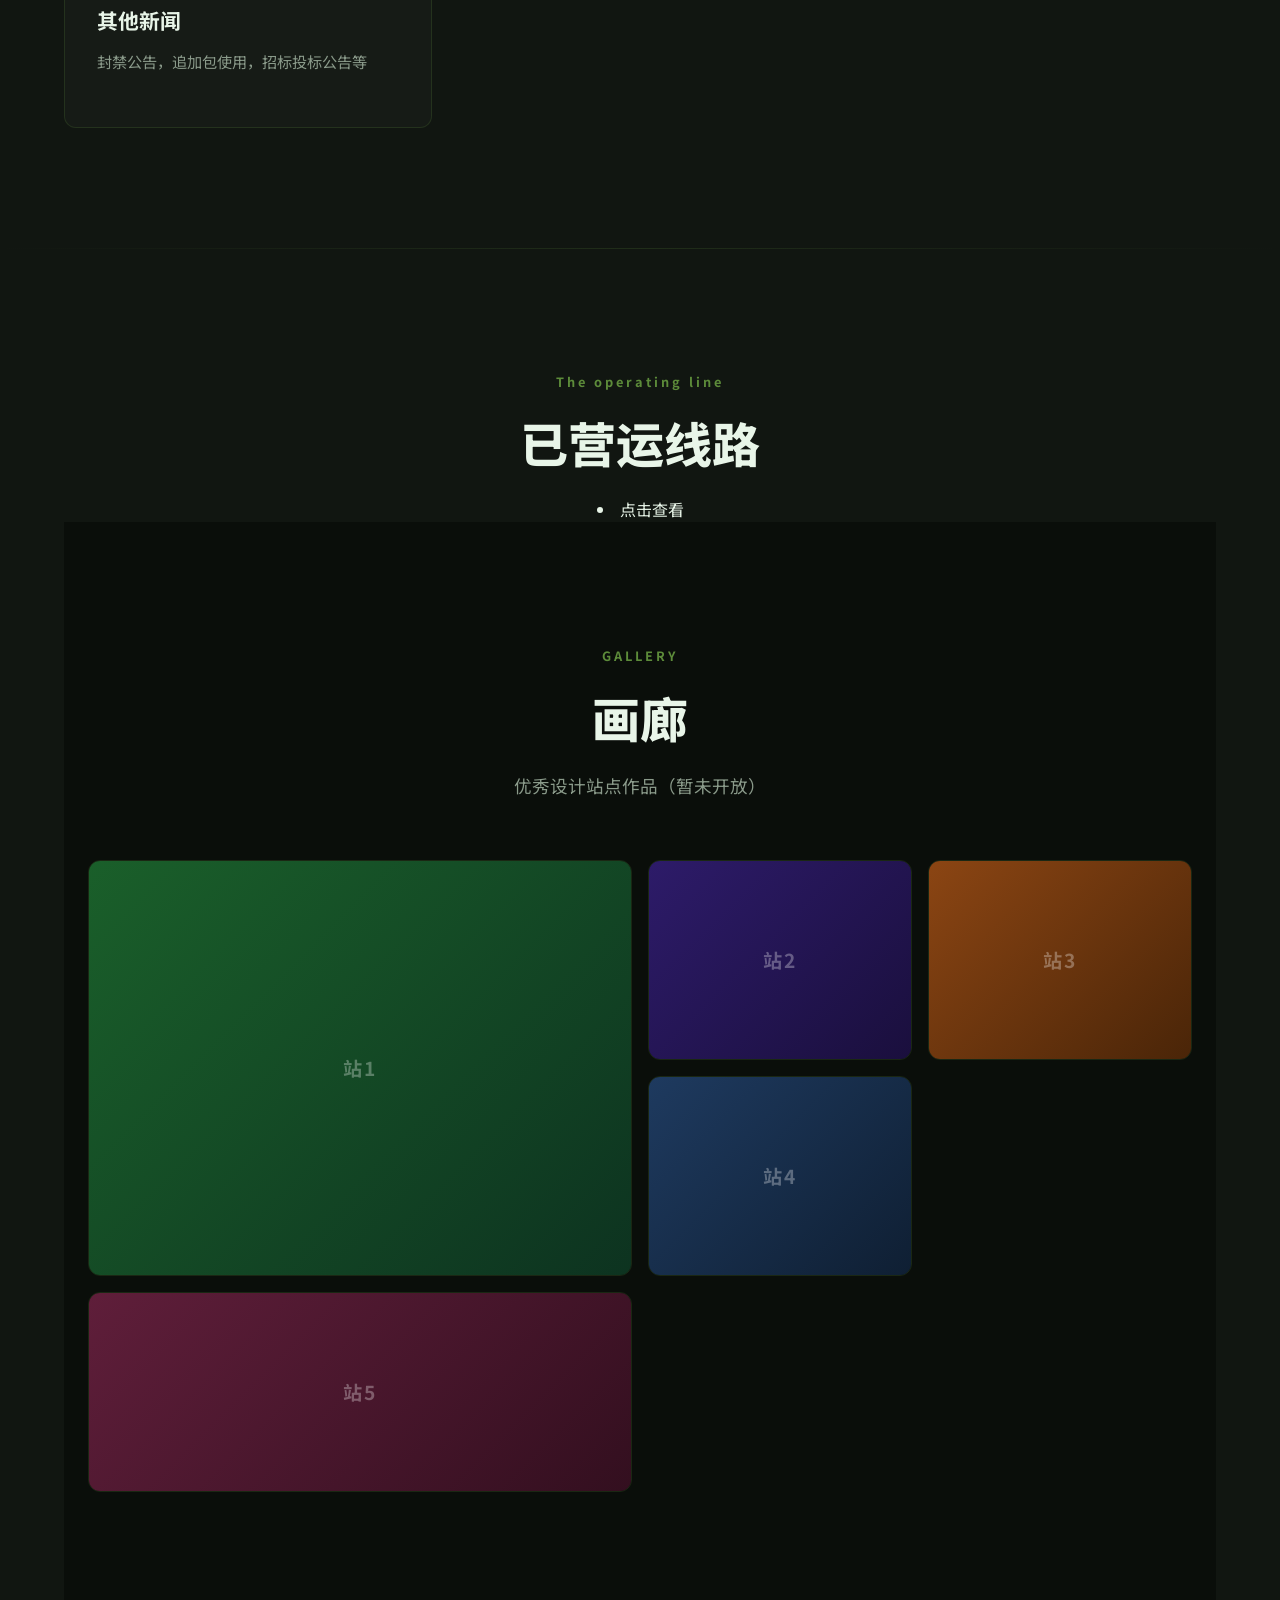
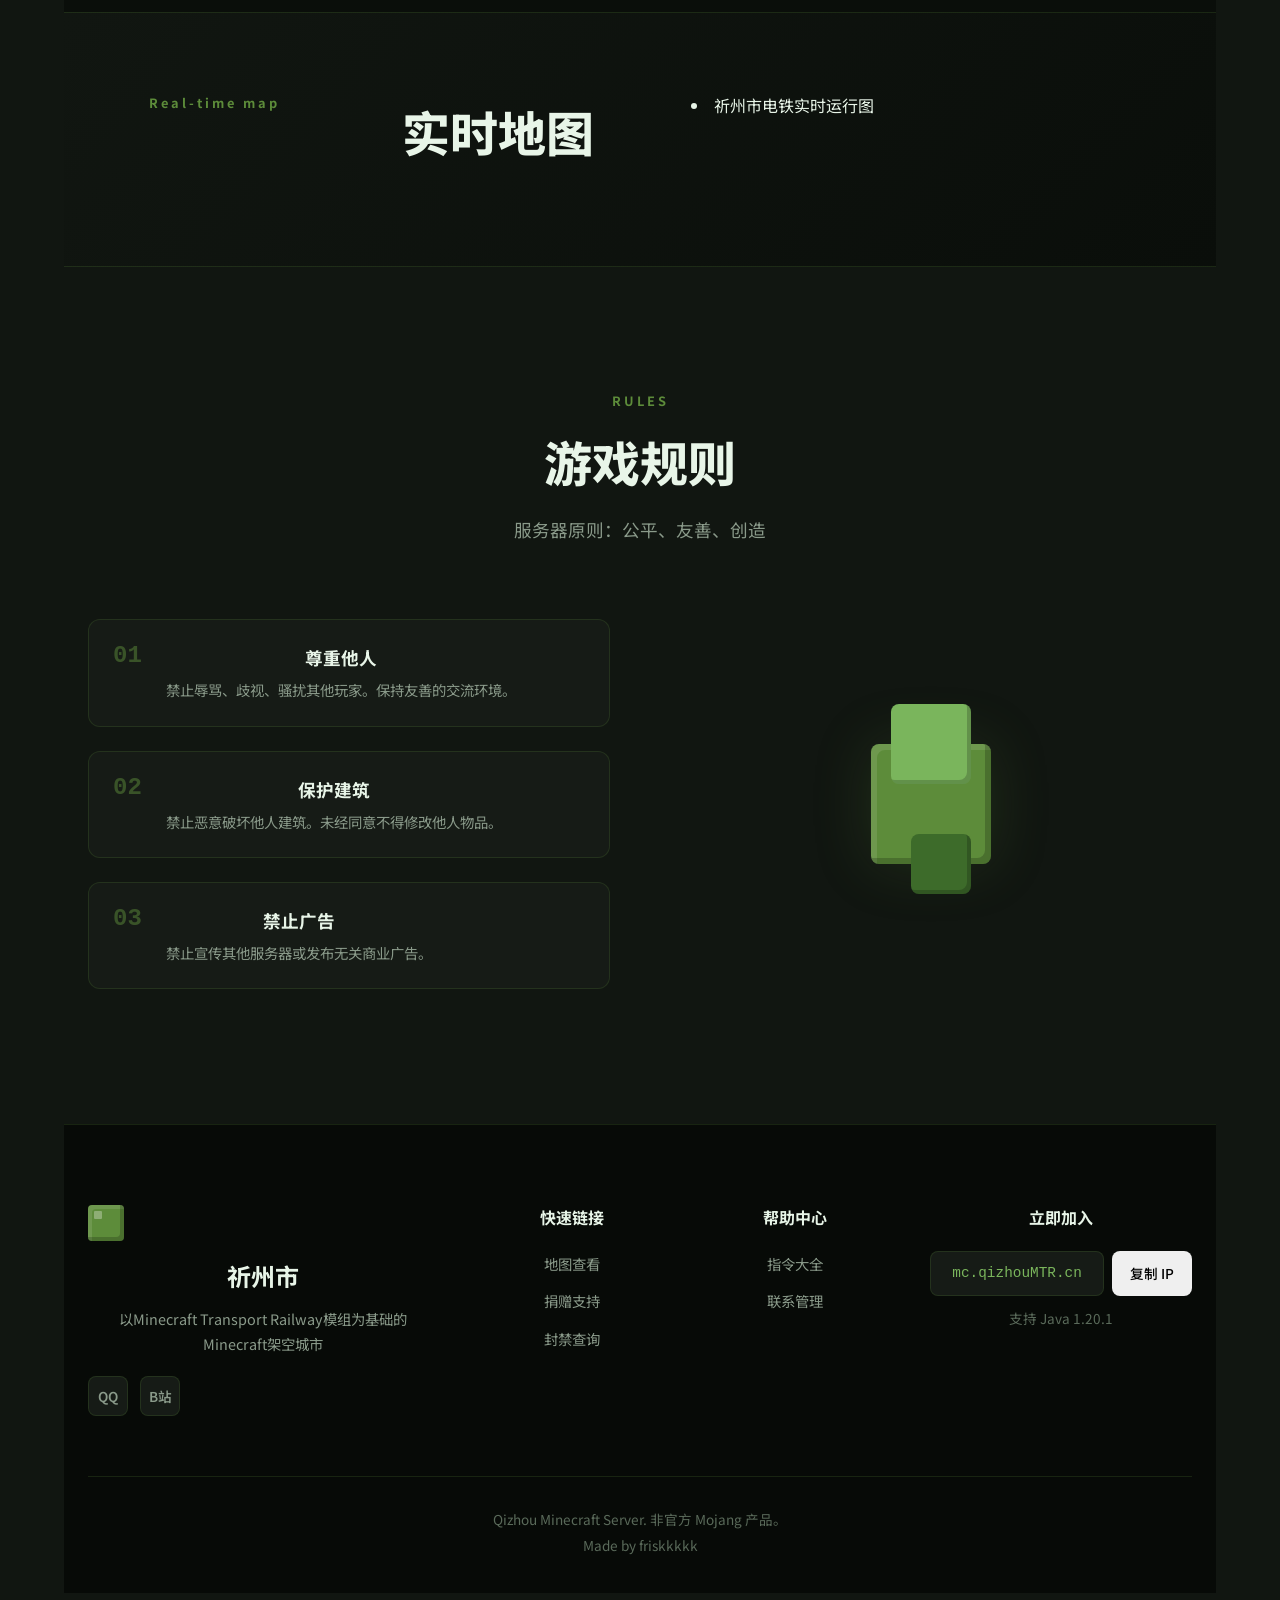
==== commit 57cc3c59: "Add files via upload" ====
--- a/index.html
+++ b/index.html
@@ -140,7 +140,7 @@
             <div class="section-header">
                 <span class="section-tag">The operating line</span>
                 <h2 class="section-title">已营运线路</h2>
-                 <li><a href="#" class="active">点击查看</a></li>
+                 <li><a href="routes.html" class="active">点击查看</a></li>
 
     <!-- 世界画廊 -->
     <section id="gallery" class="gallery">
@@ -290,7 +290,7 @@
             </div>
             <div class="footer-bottom">
                 <p> Qizhou Minecraft Server. 非官方 Mojang 产品。</p>
-                <p>Made by friskkkkk paranoia</p>
+                <p>Made by friskkkkk </p>
             </div>
         </div>
     </footer>
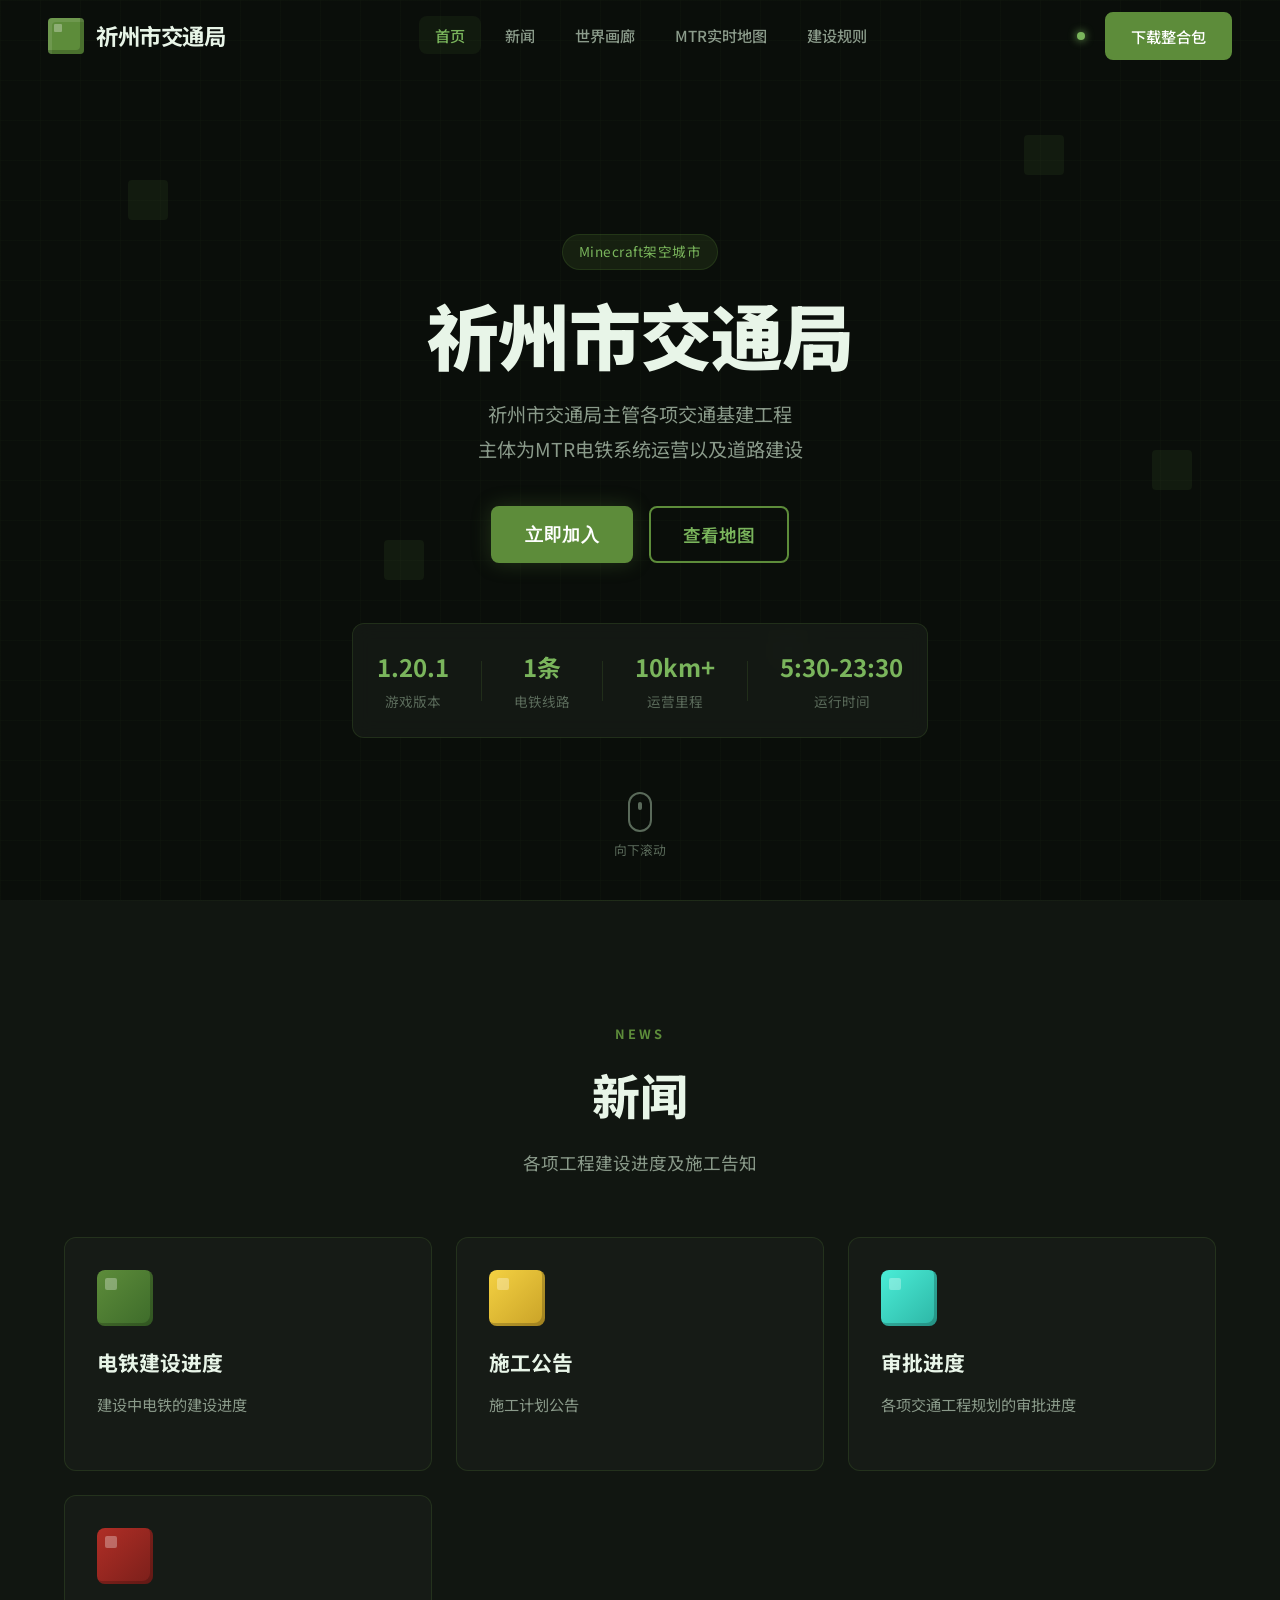
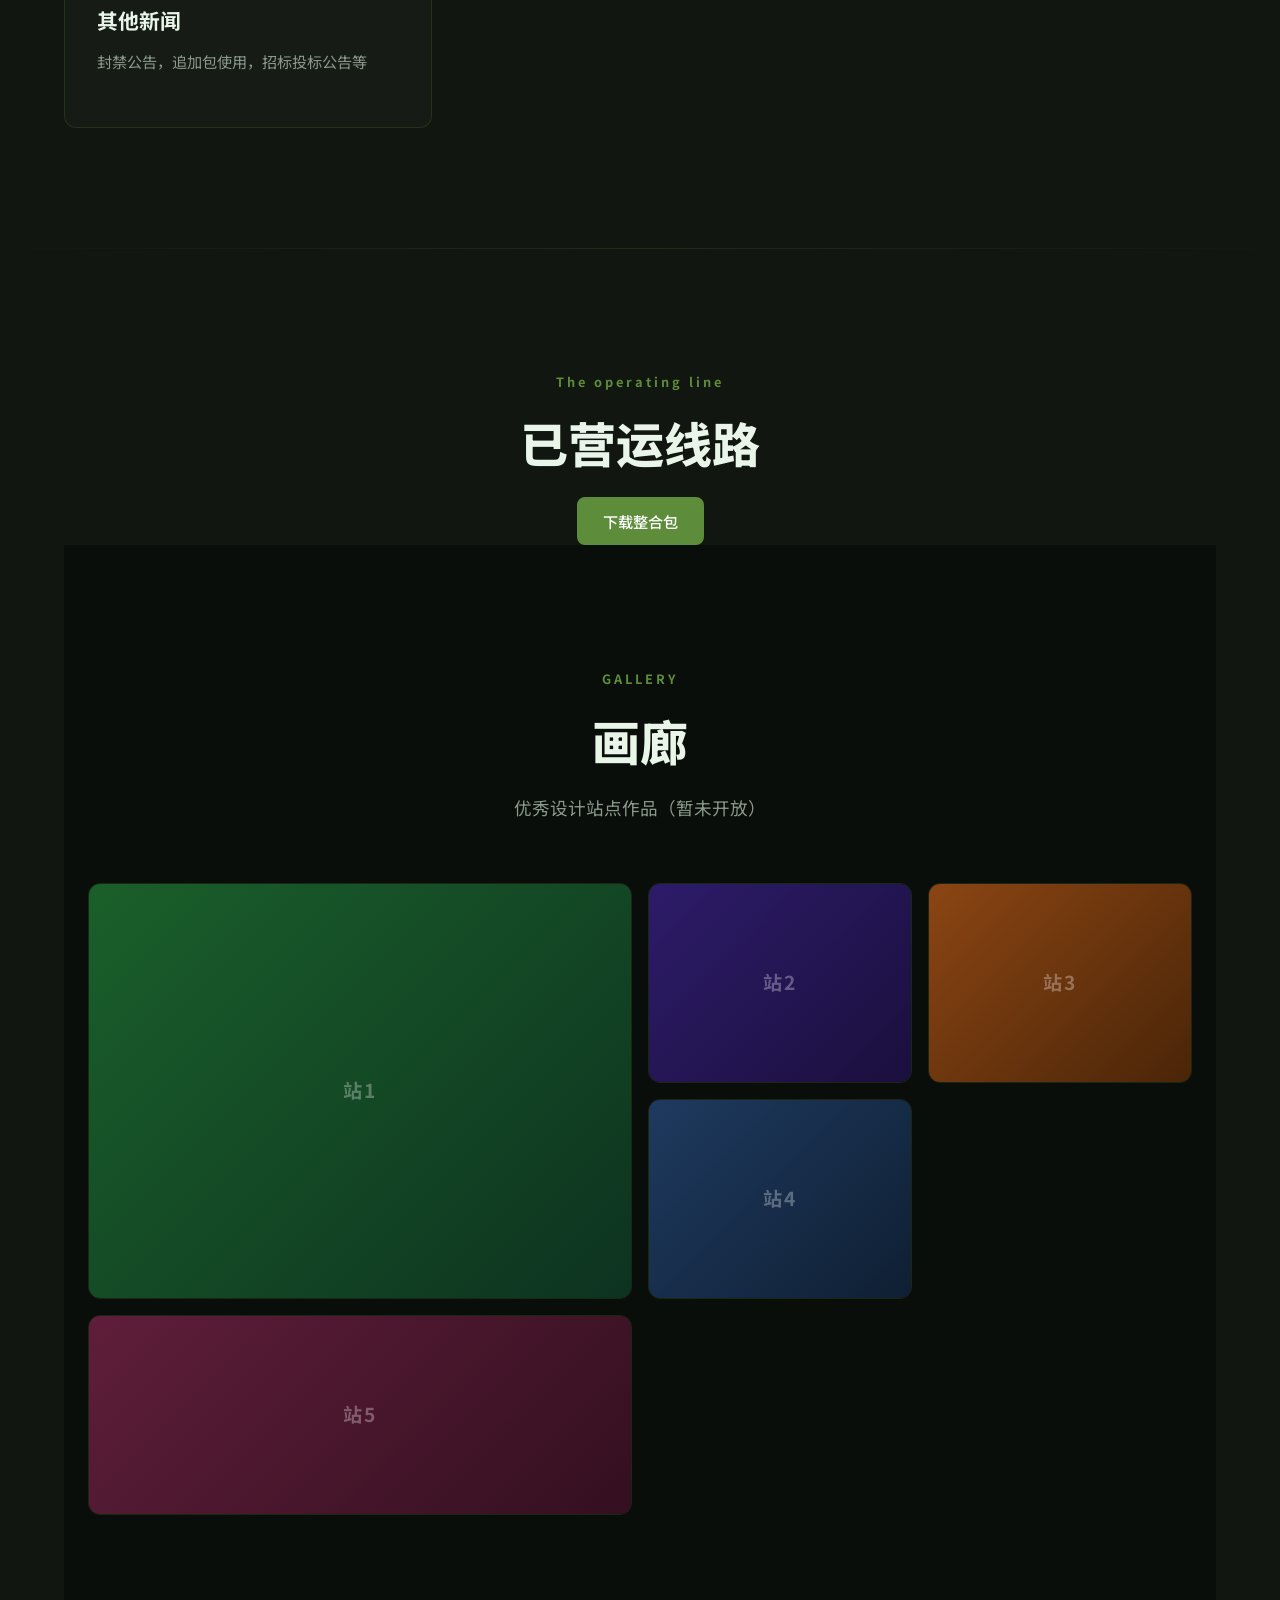
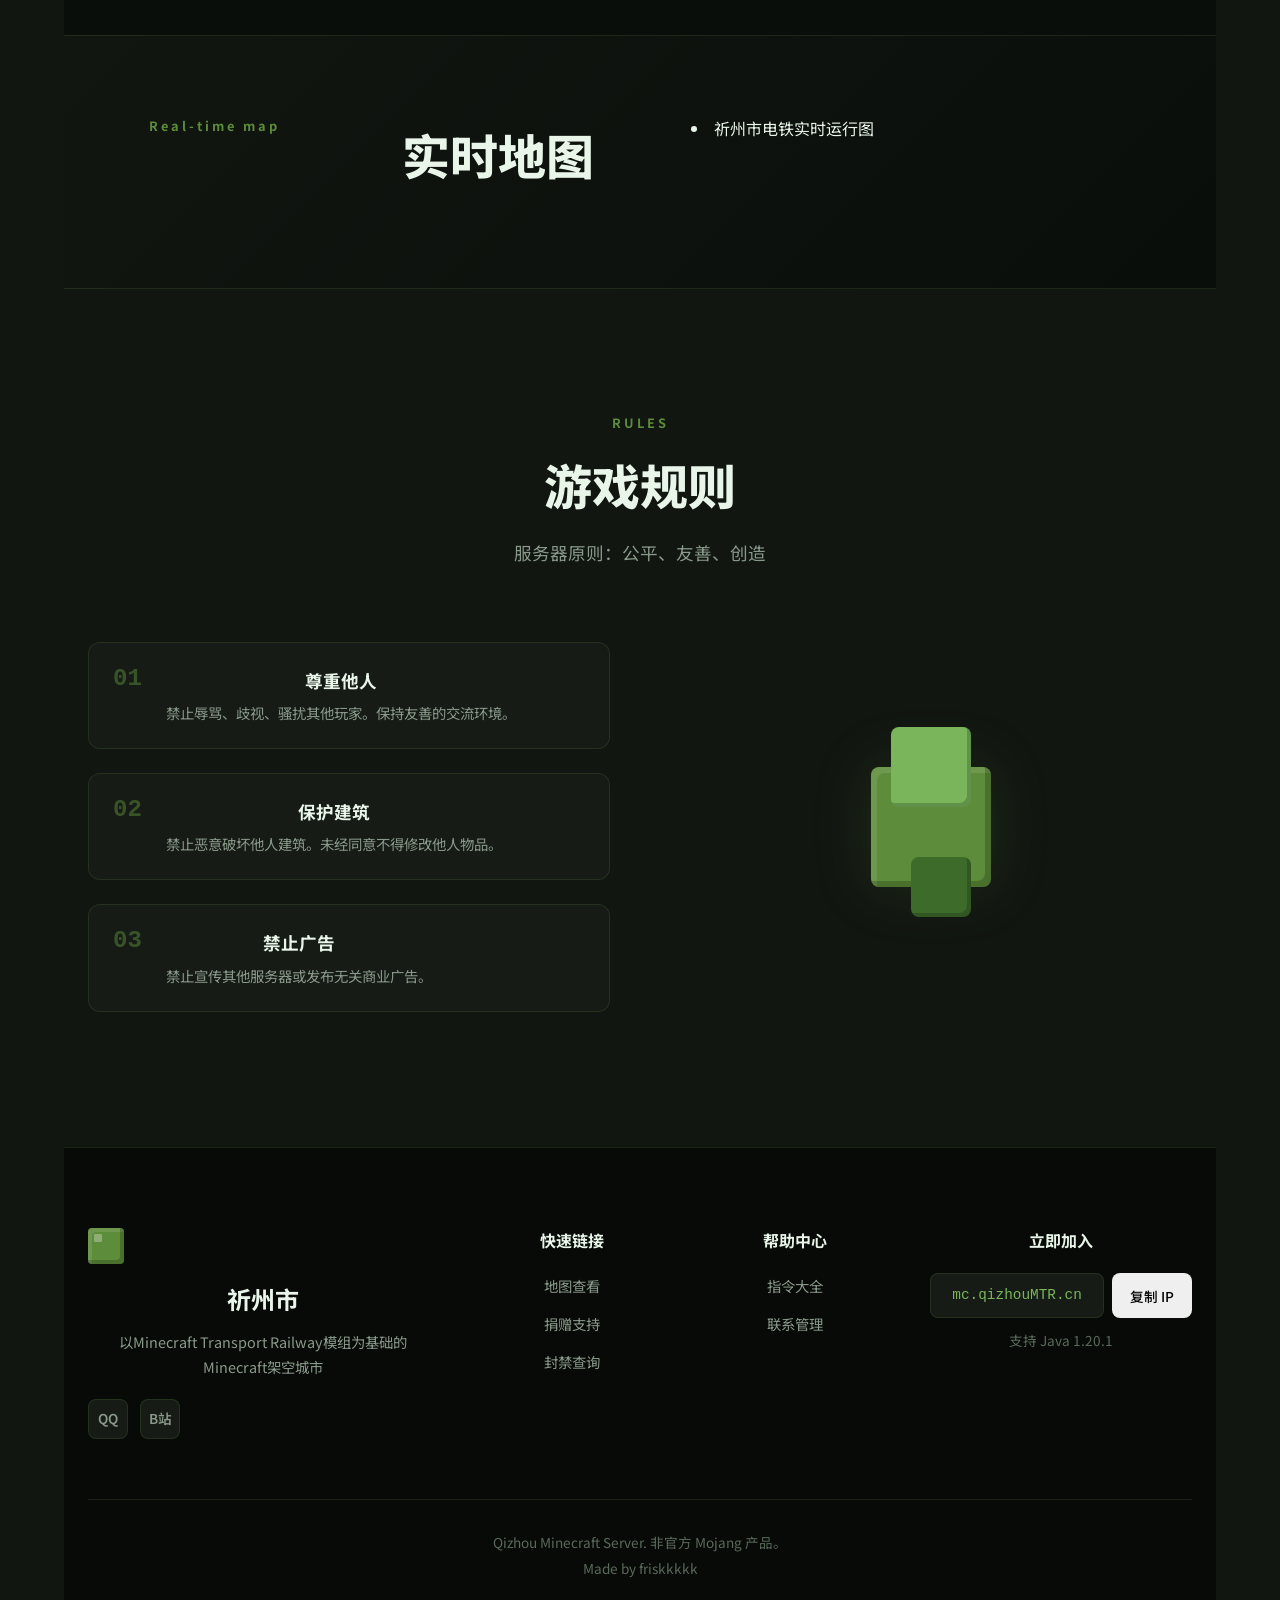
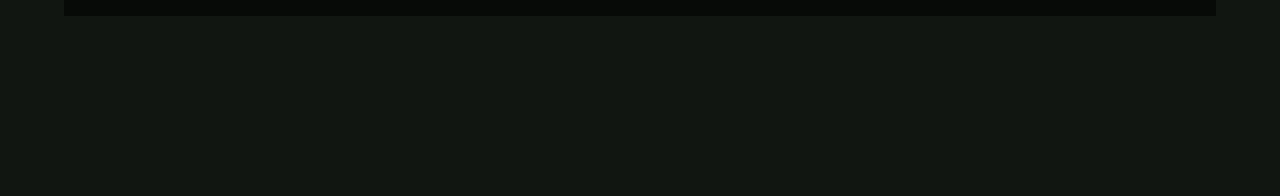
==== commit c2c6bebe: "Update index.html" ====
--- a/index.html
+++ b/index.html
@@ -140,7 +140,7 @@
             <div class="section-header">
                 <span class="section-tag">The operating line</span>
                 <h2 class="section-title">已营运线路</h2>
-                 <li><a href="routes.html" class="active">点击查看</a></li>
+                 <a href="download.html" class="btn btn-primary">下载整合包</a>
 
     <!-- 世界画廊 -->
     <section id="gallery" class="gallery">
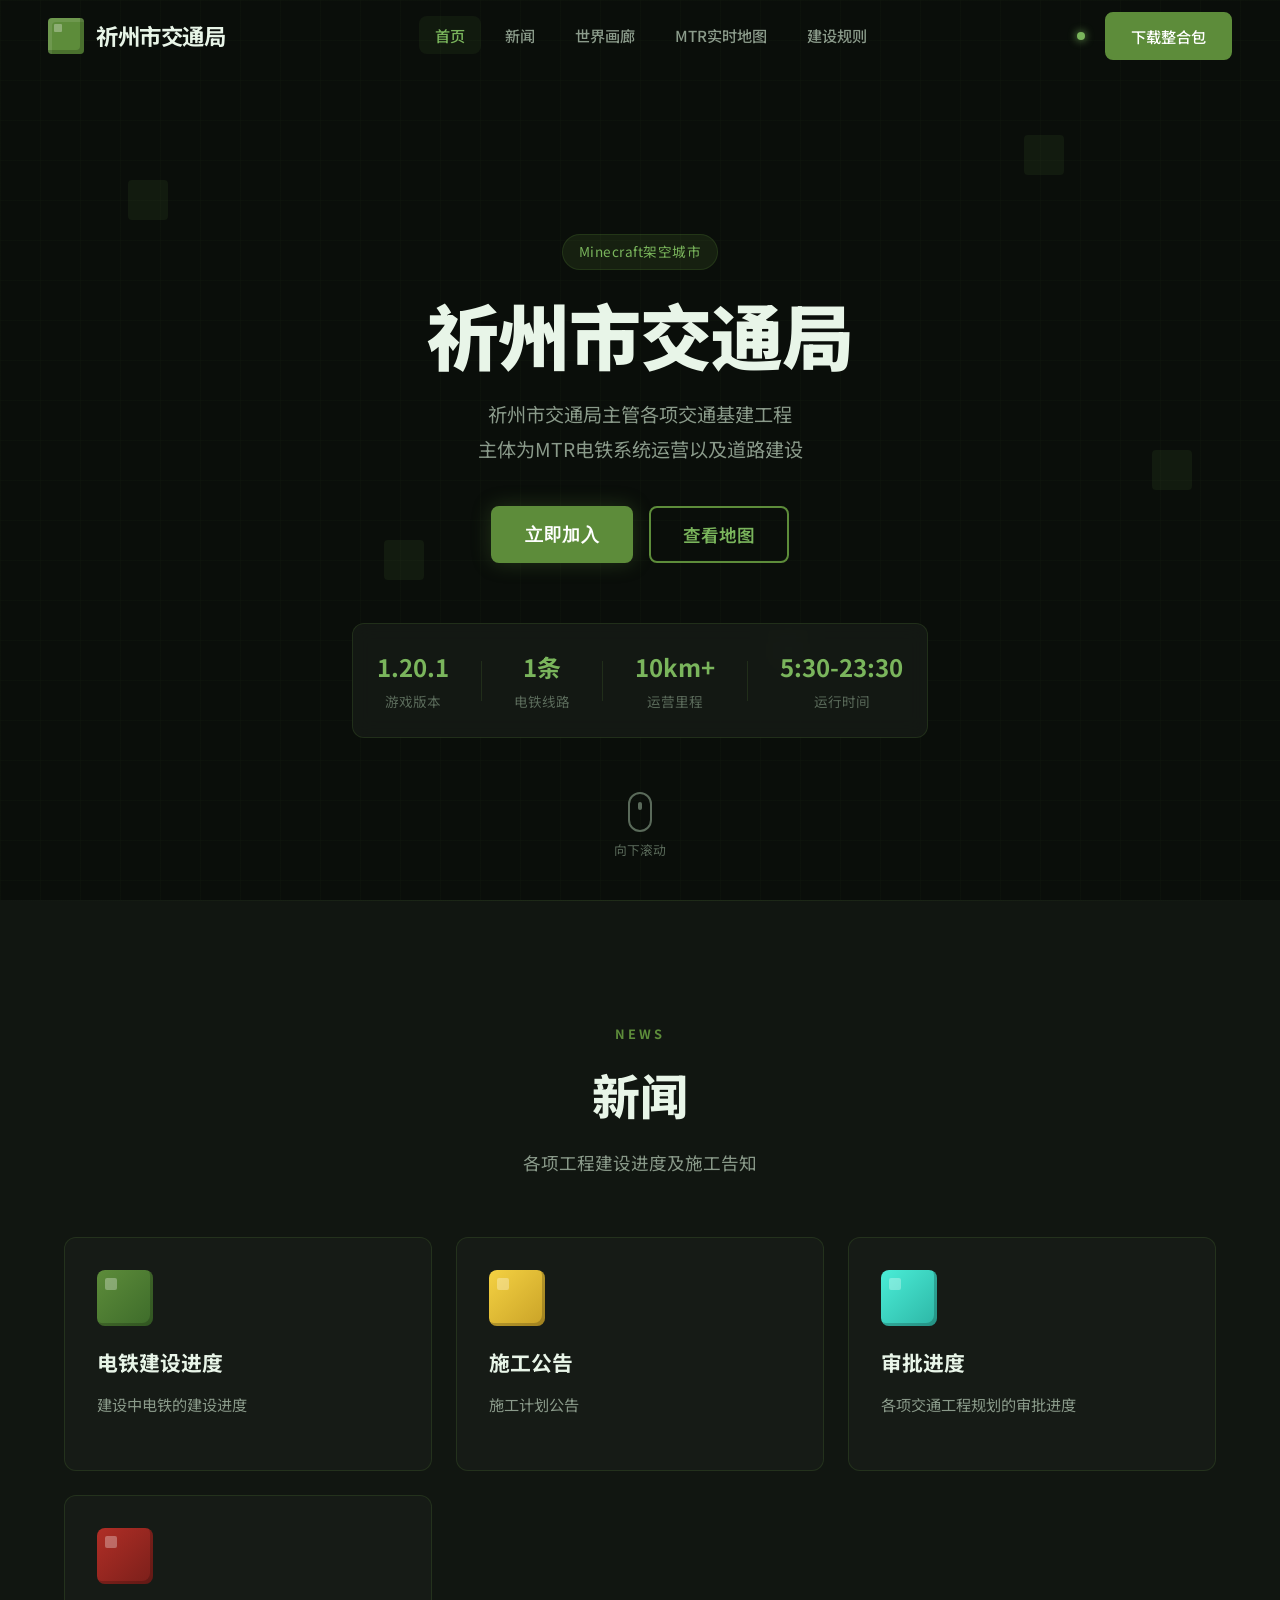
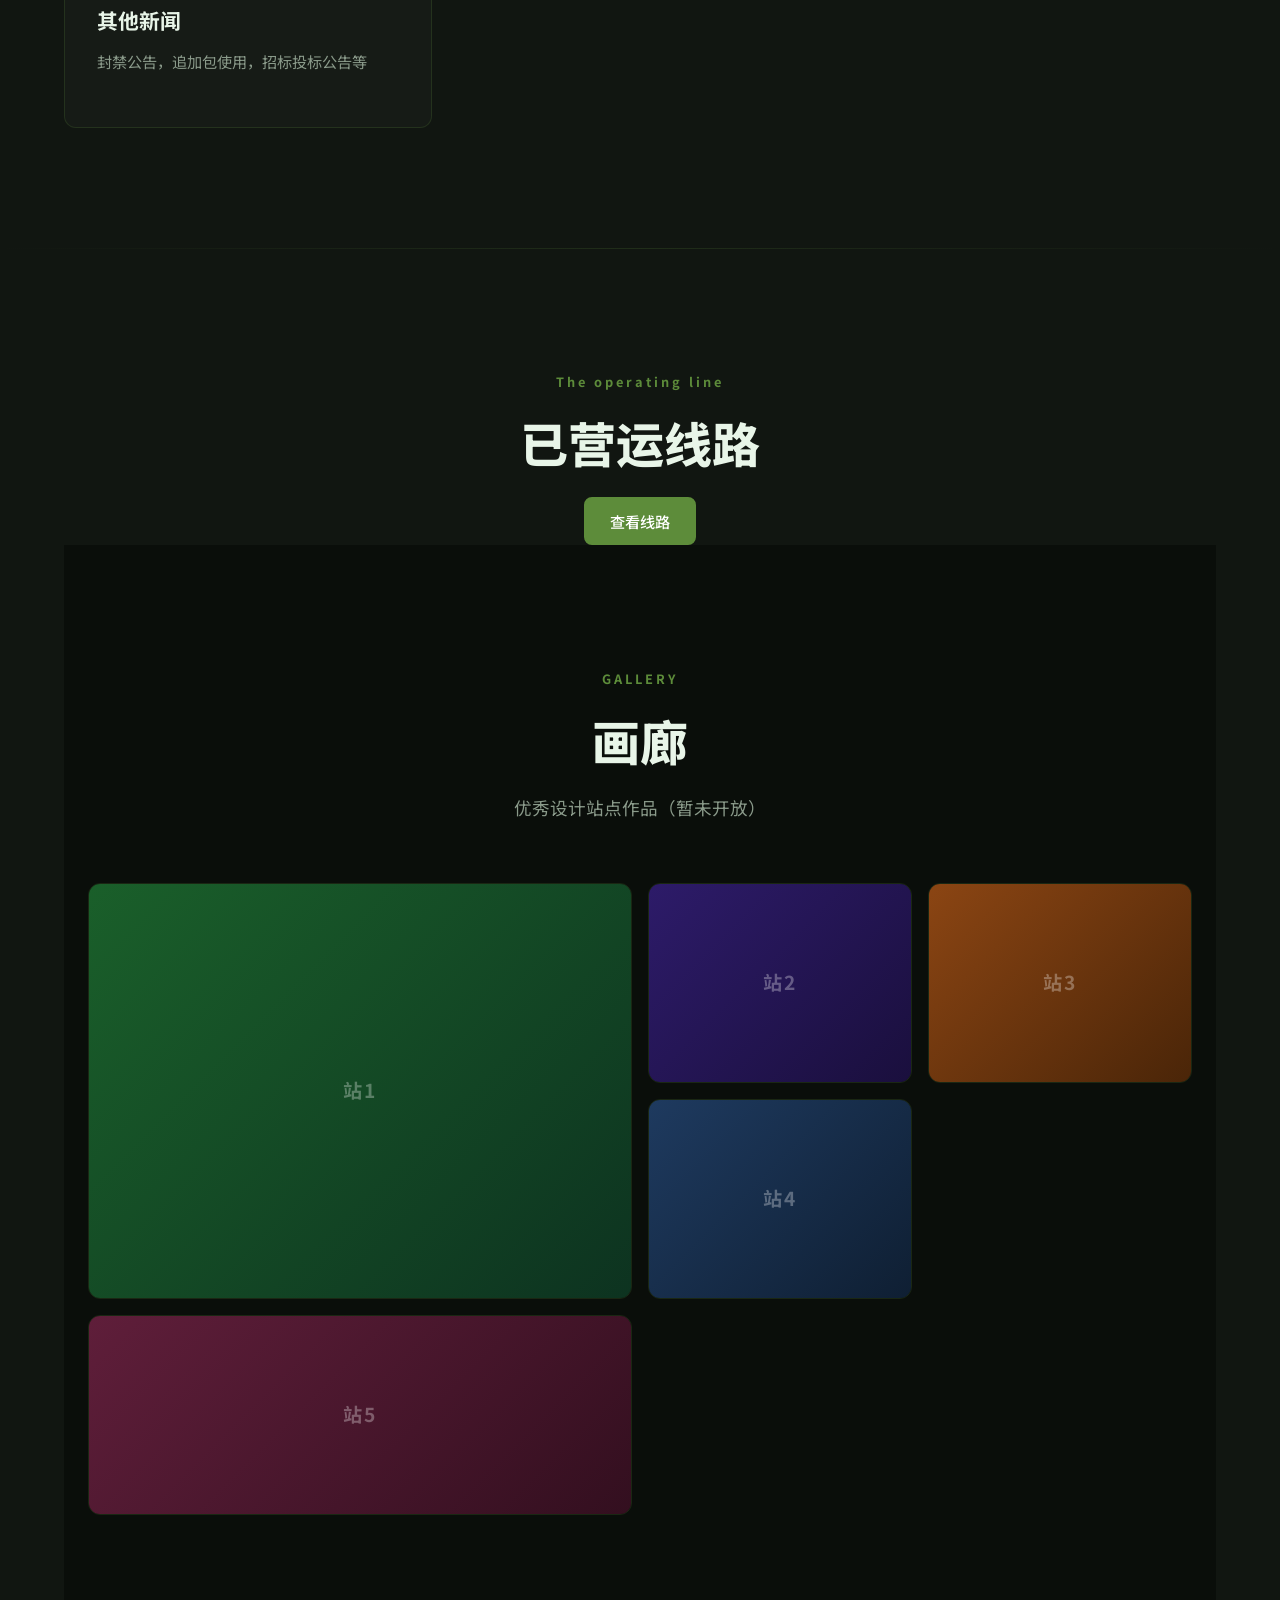
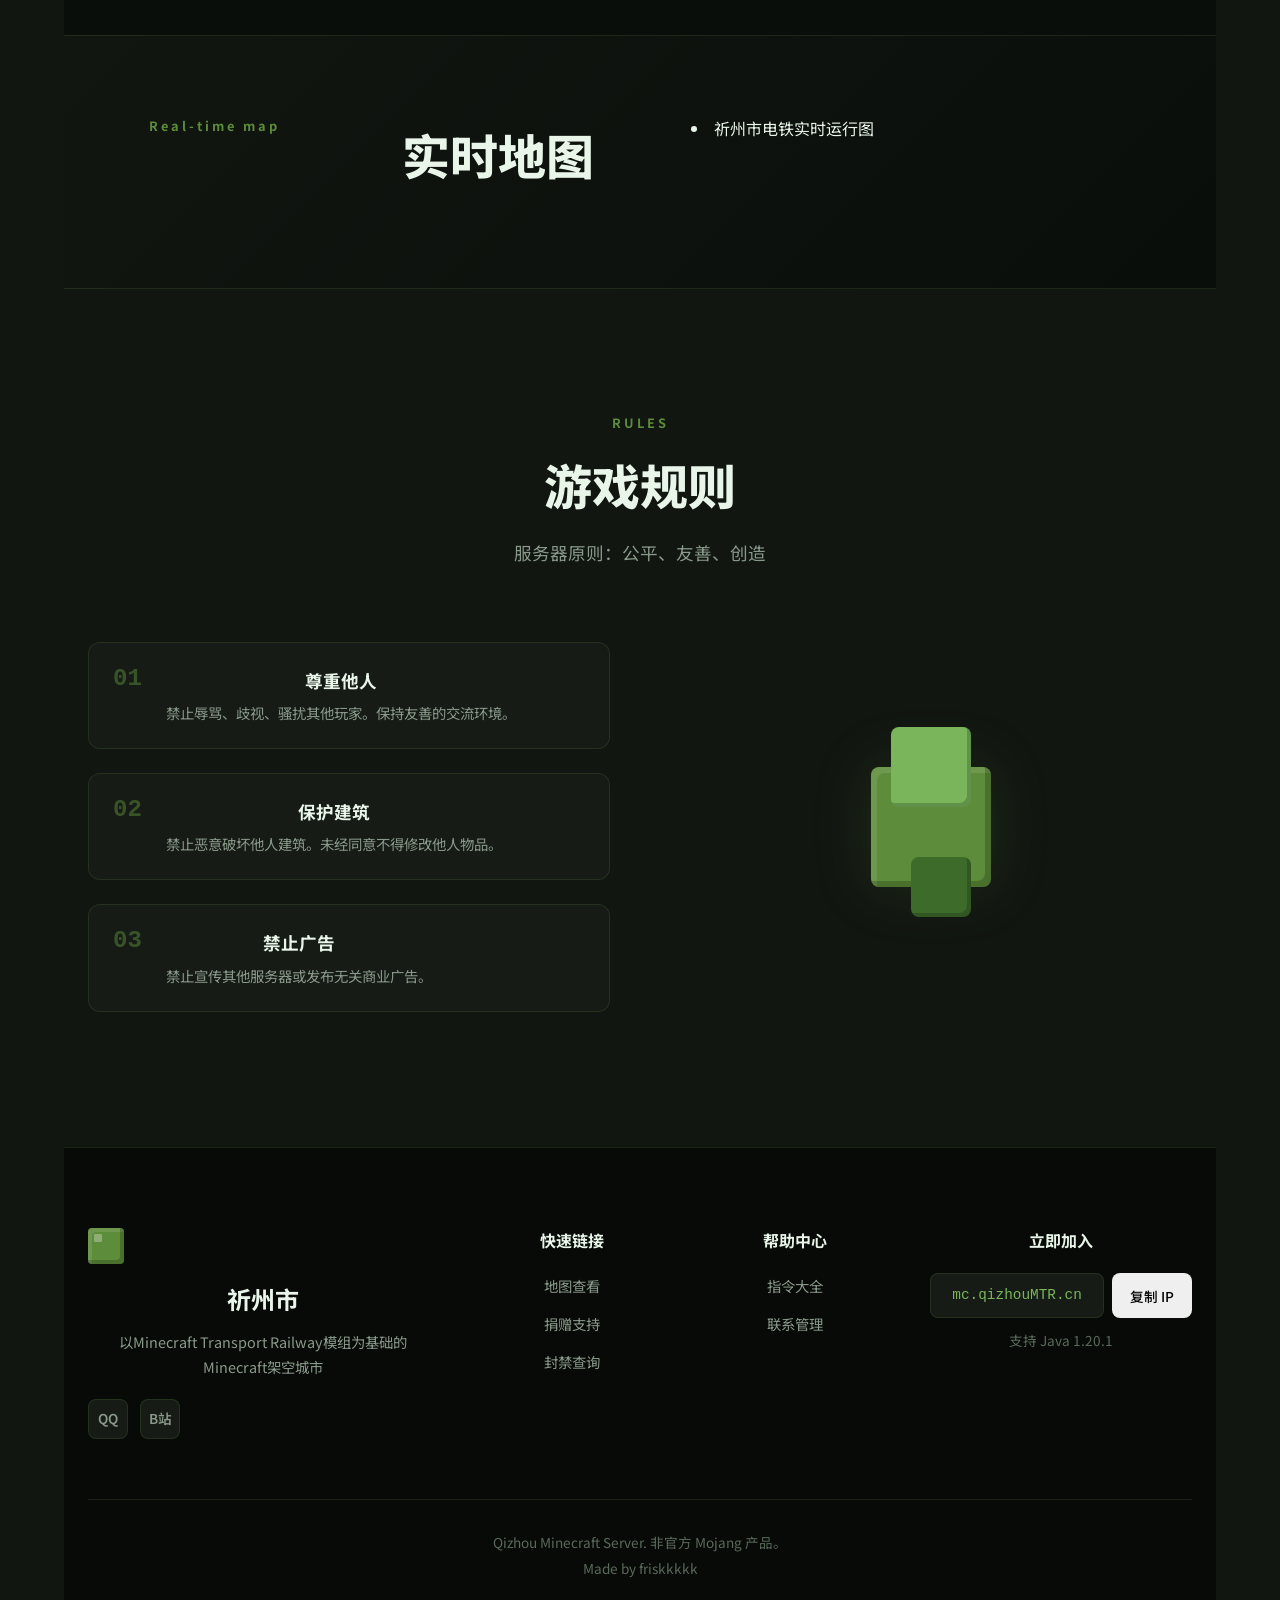
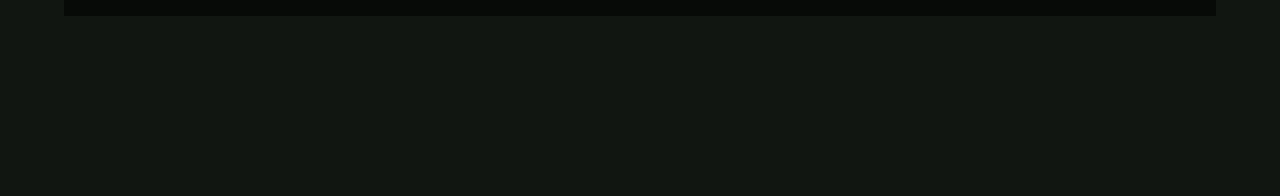
==== commit a426b716: "Update index.html" ====
--- a/index.html
+++ b/index.html
@@ -140,7 +140,7 @@
             <div class="section-header">
                 <span class="section-tag">The operating line</span>
                 <h2 class="section-title">已营运线路</h2>
-                 <a href="download.html" class="btn btn-primary">下载整合包</a>
+                <a href="routes.html" class="btn btn-primary">查看线路</a>
 
     <!-- 世界画廊 -->
     <section id="gallery" class="gallery">
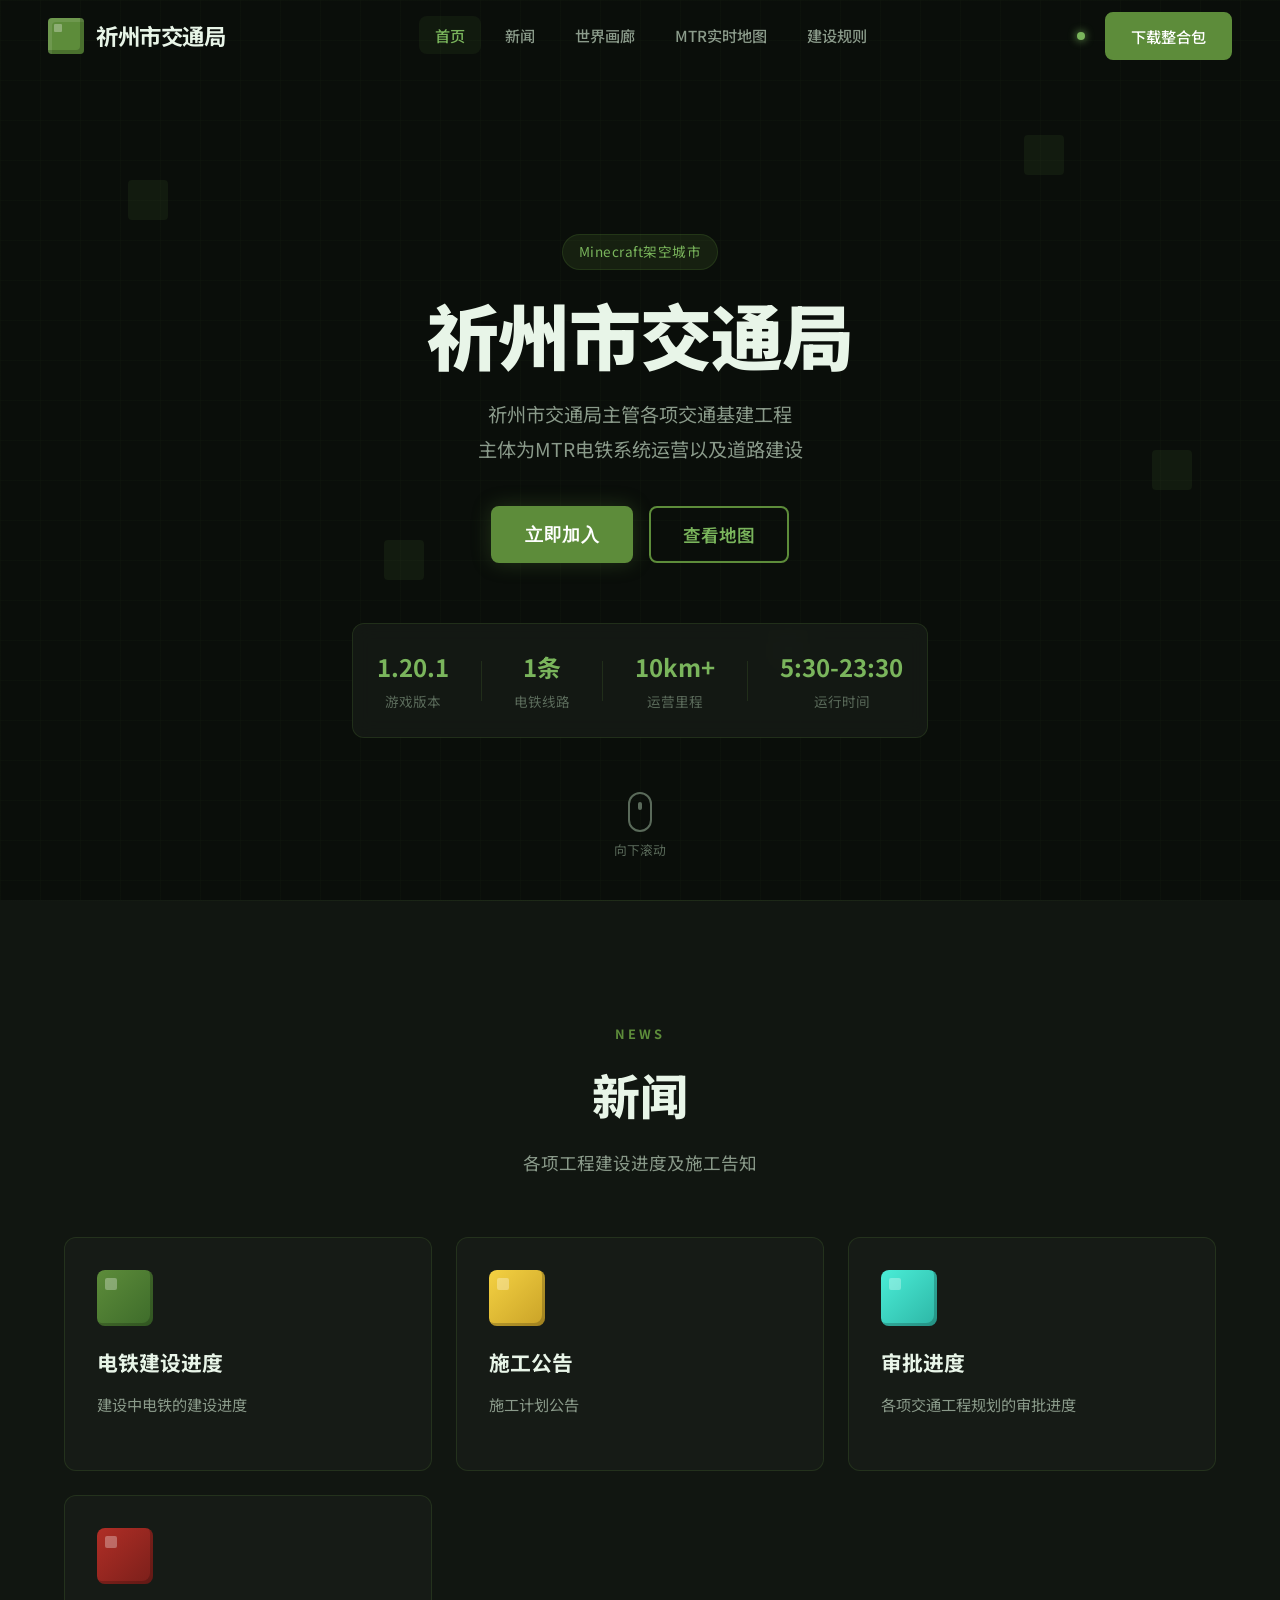
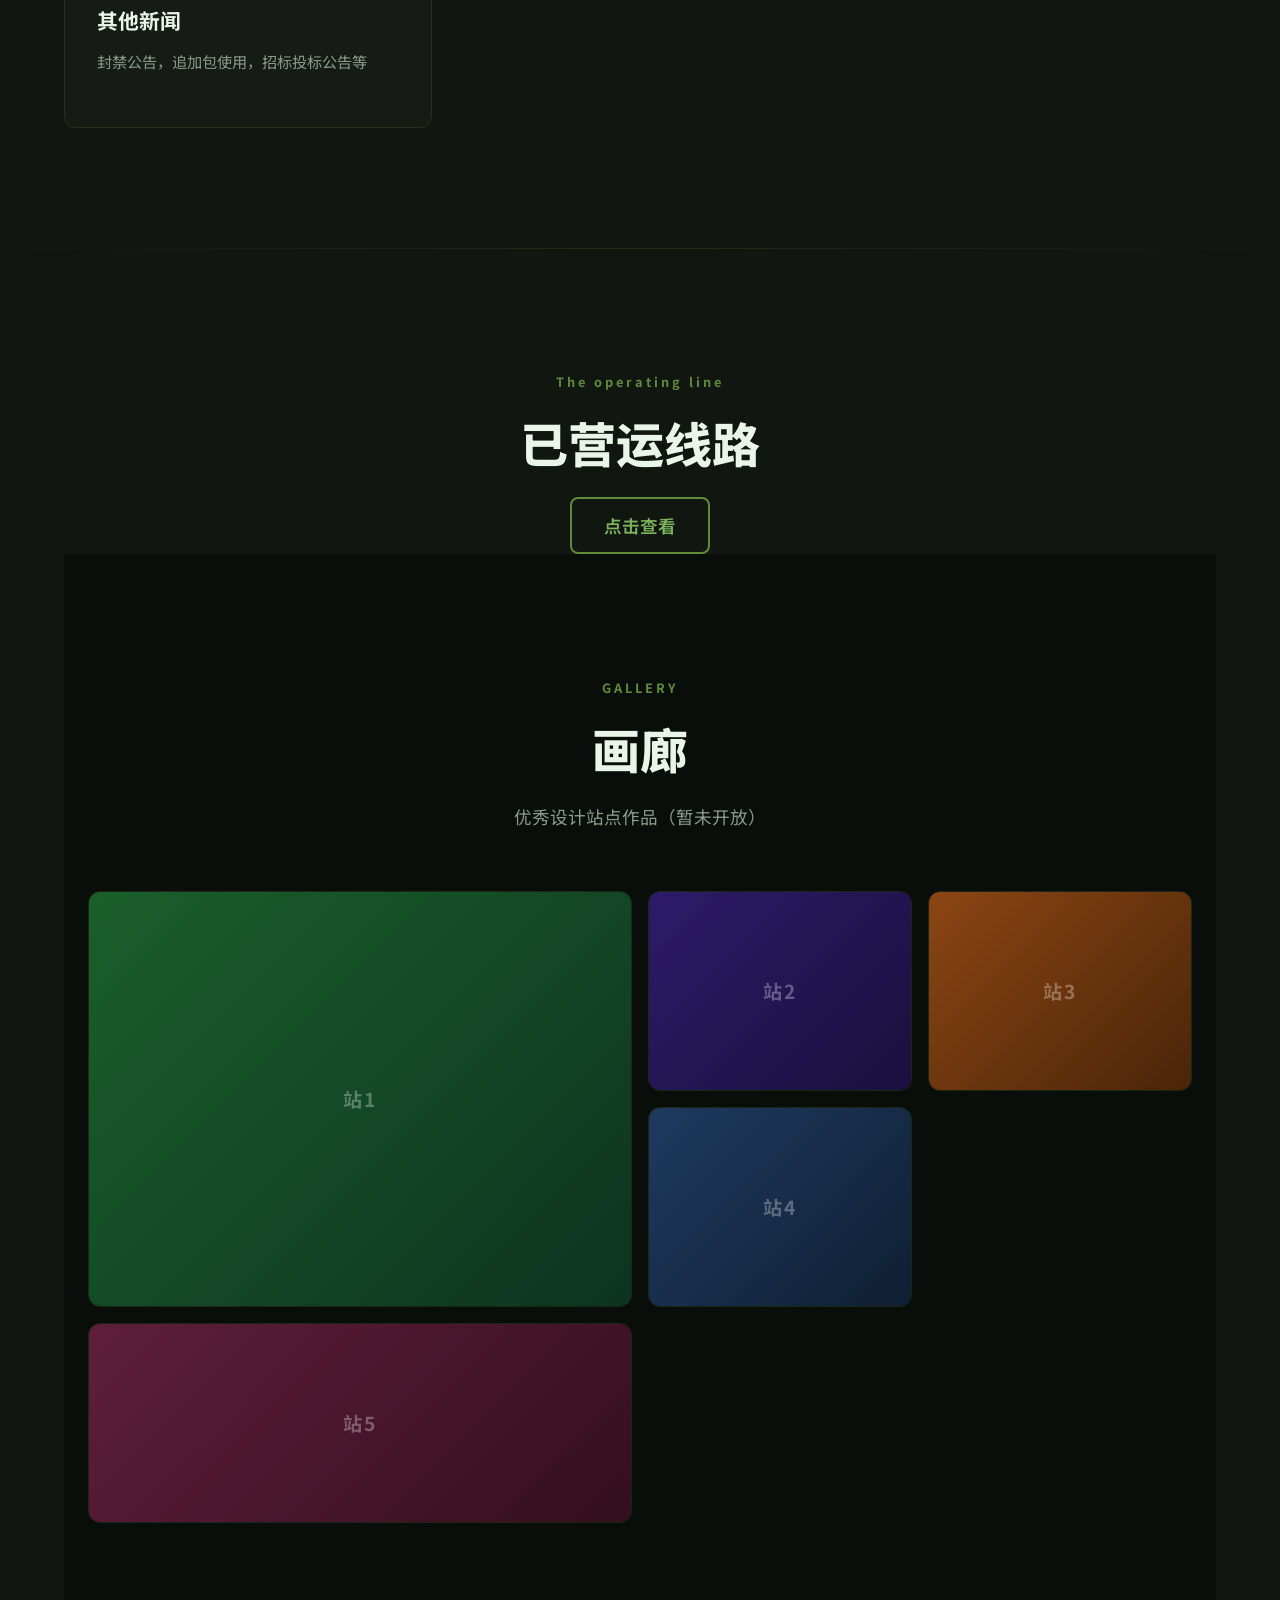
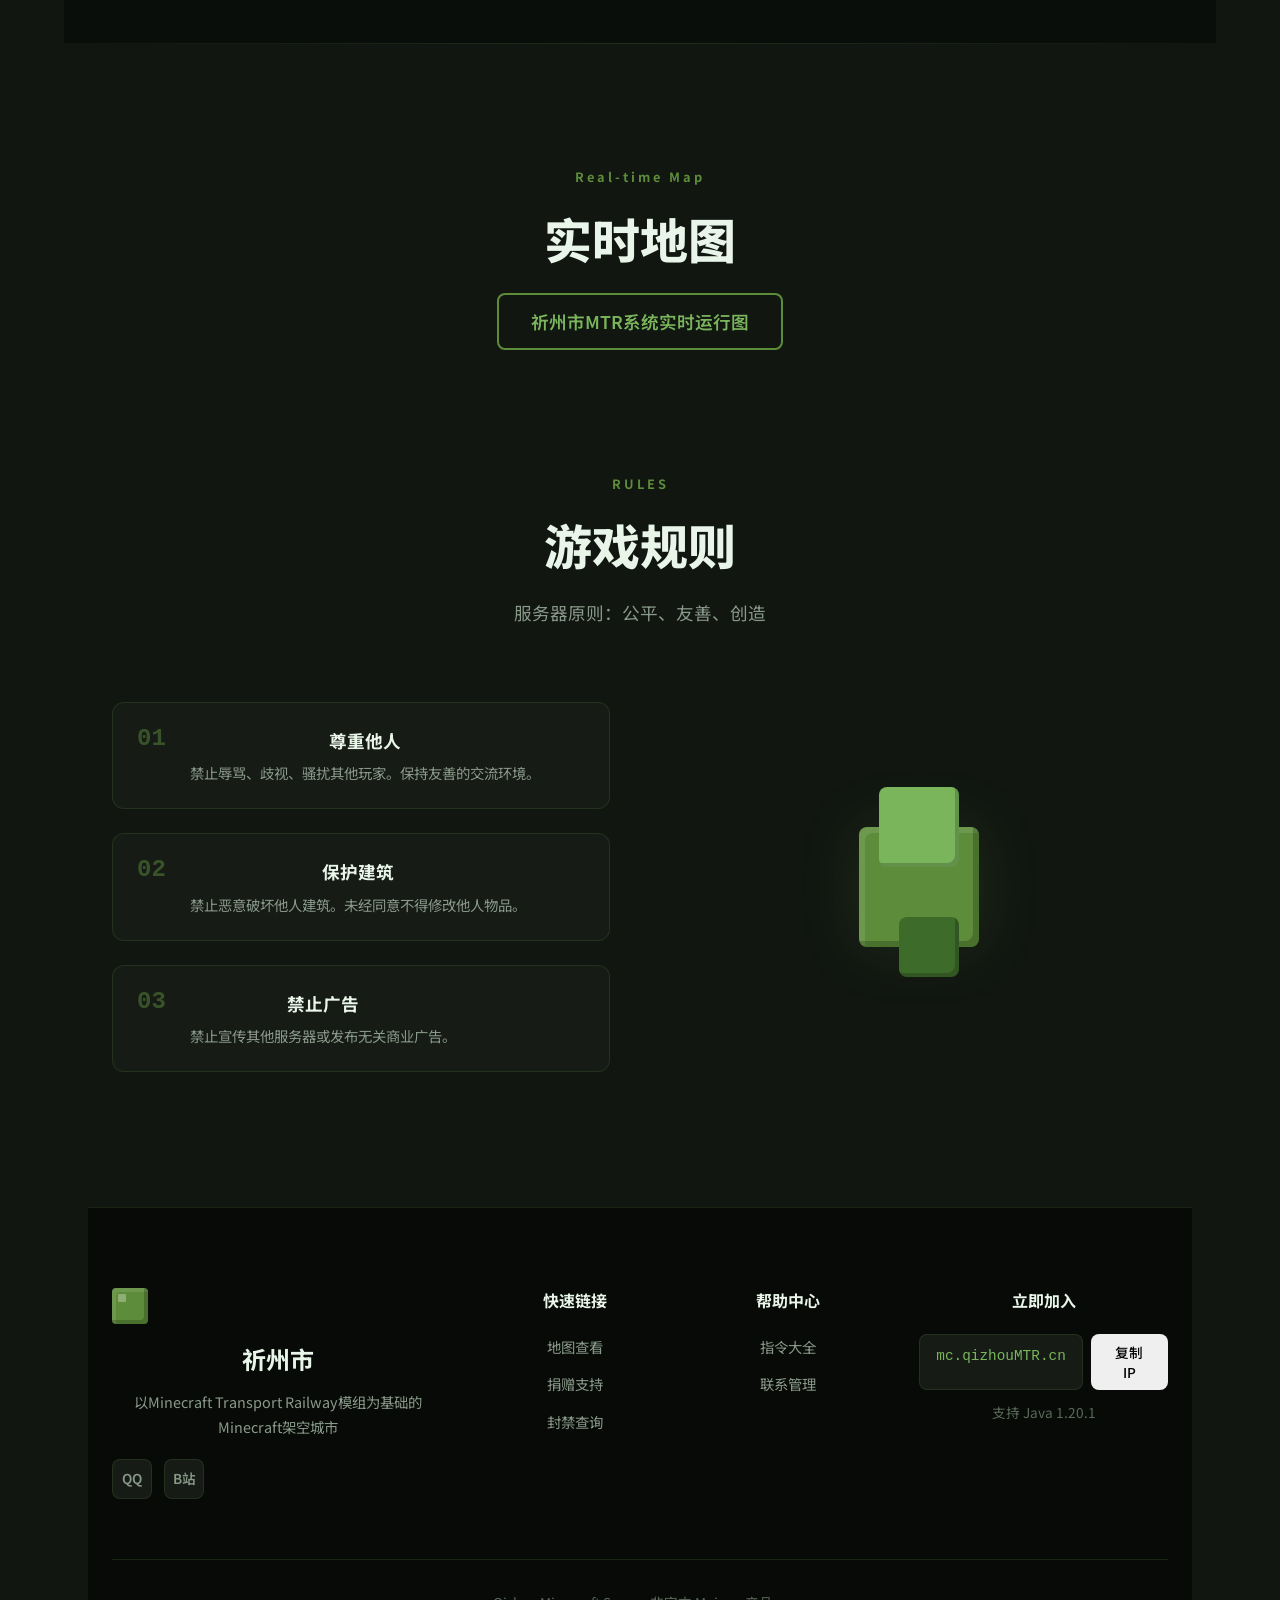
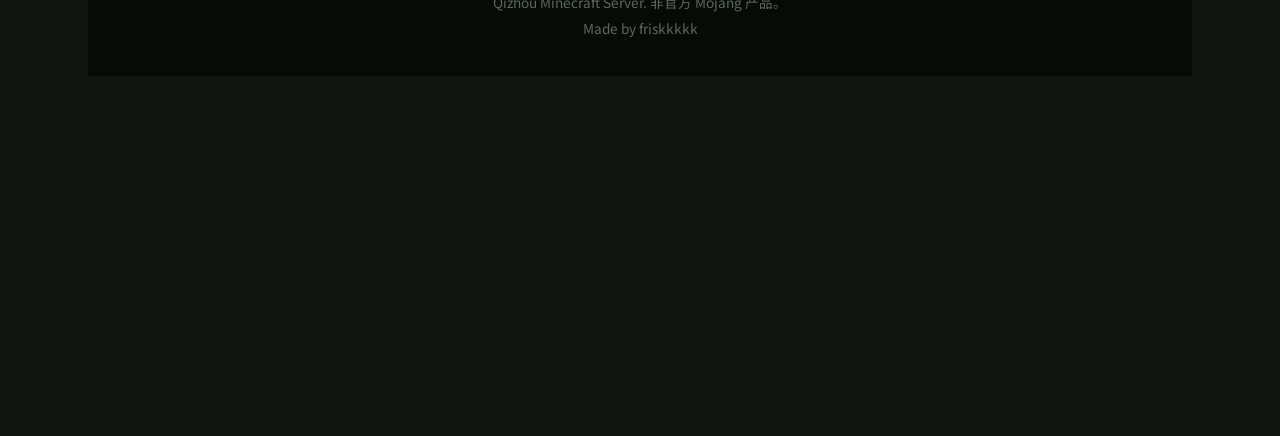
==== commit 21764485: "Add files via upload" ====
--- a/index.html
+++ b/index.html
@@ -140,7 +140,7 @@
             <div class="section-header">
                 <span class="section-tag">The operating line</span>
                 <h2 class="section-title">已营运线路</h2>
-                <a href="routes.html" class="btn btn-primary">查看线路</a>
+                <button class="btn btn-large btn-outline"><a href="routes.html" class="active">点击查看</a></button>
 
     <!-- 世界画廊 -->
     <section id="gallery" class="gallery">
@@ -201,15 +201,12 @@
     </section>
 
     <!-- 实时地图 -->
-    <section id="stats" class="stats">
-        <div class="container">
-            <div class="stats-grid">
-                <span class="section-tag">Real-time map</span>
+    <section id="features" class="features">
+        <div class="container">
+            <div class="section-header">
+                <span class="section-tag">Real-time Map</span>
                 <h2 class="section-title">实时地图</h2>
-                <li><a href="#">祈州市电铁实时运行图</a></li>
-            </div>
-        </div>
-    </section>
+                <button class="btn btn-large btn-outline"><a href="#" class="active">祈州市MTR系统实时运行图</a></button>
 
     <!-- 游戏规则 -->
     <section id="rules" class="rules">
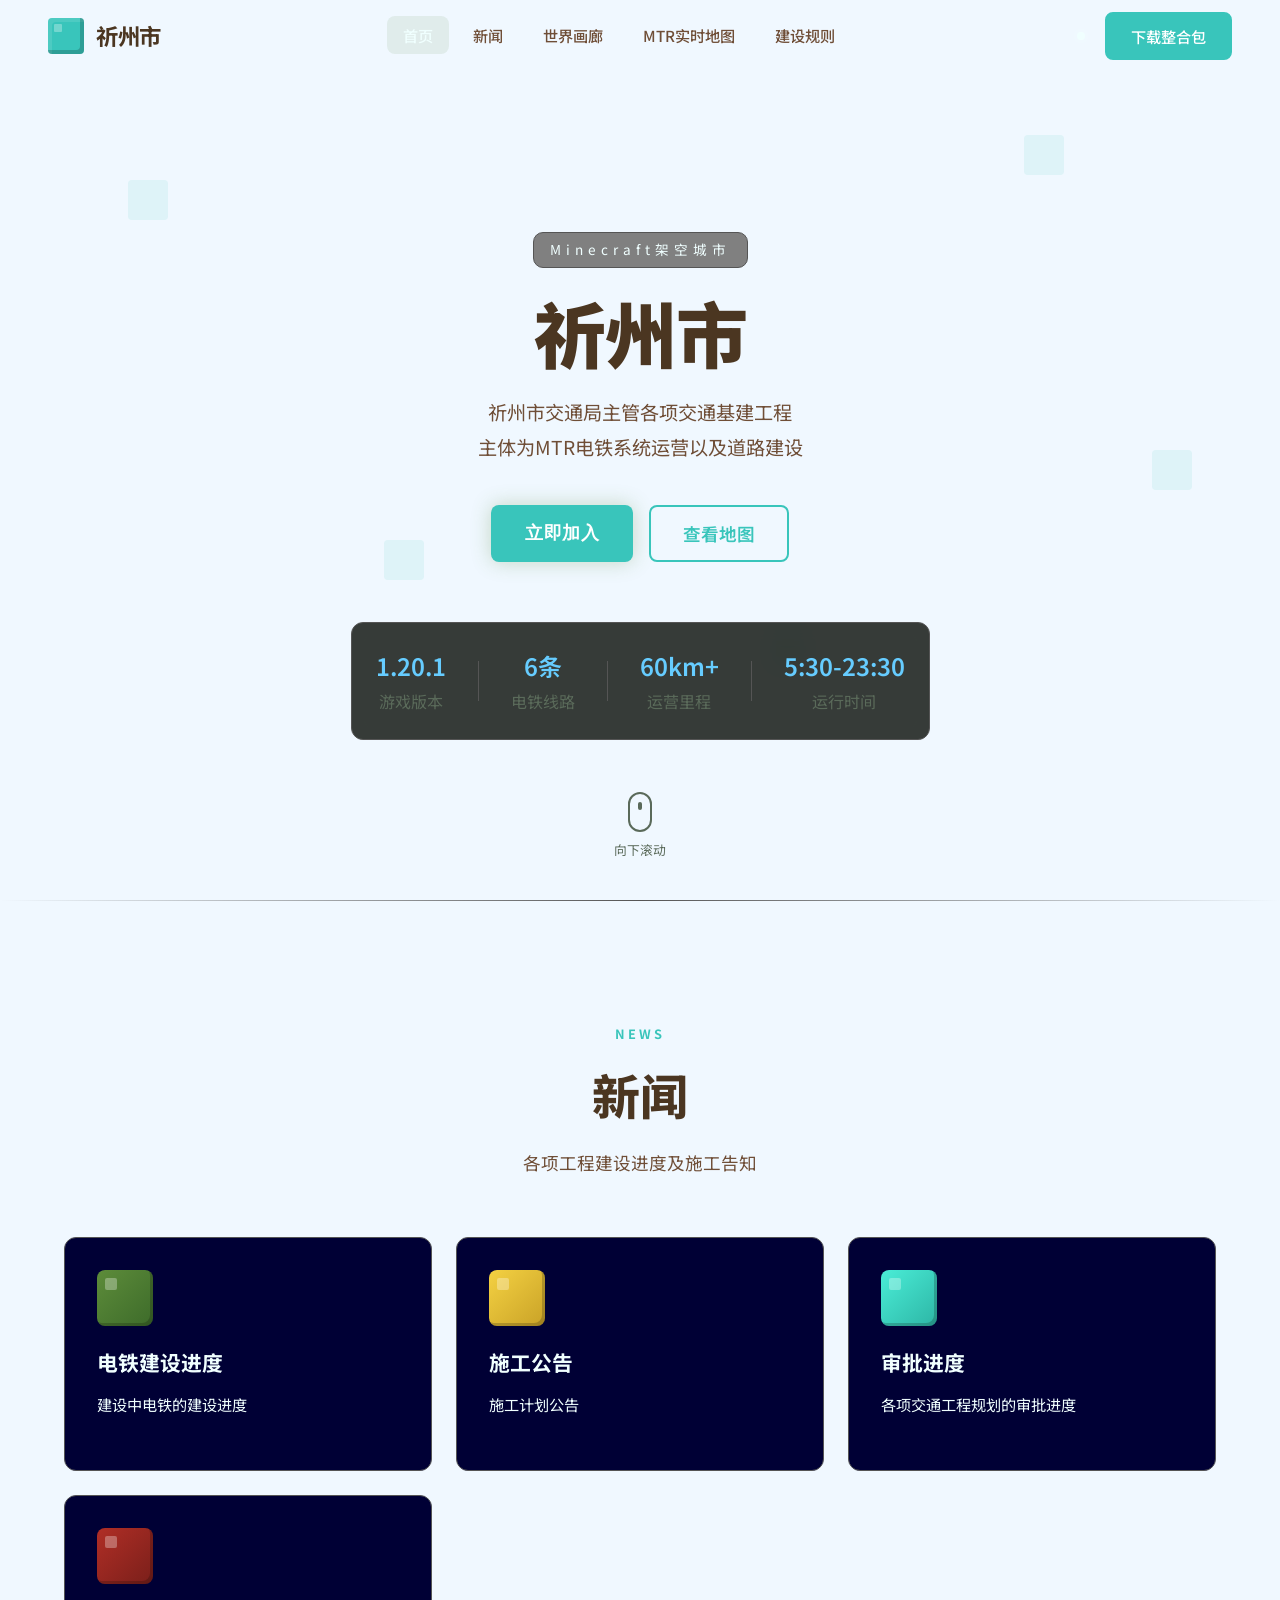
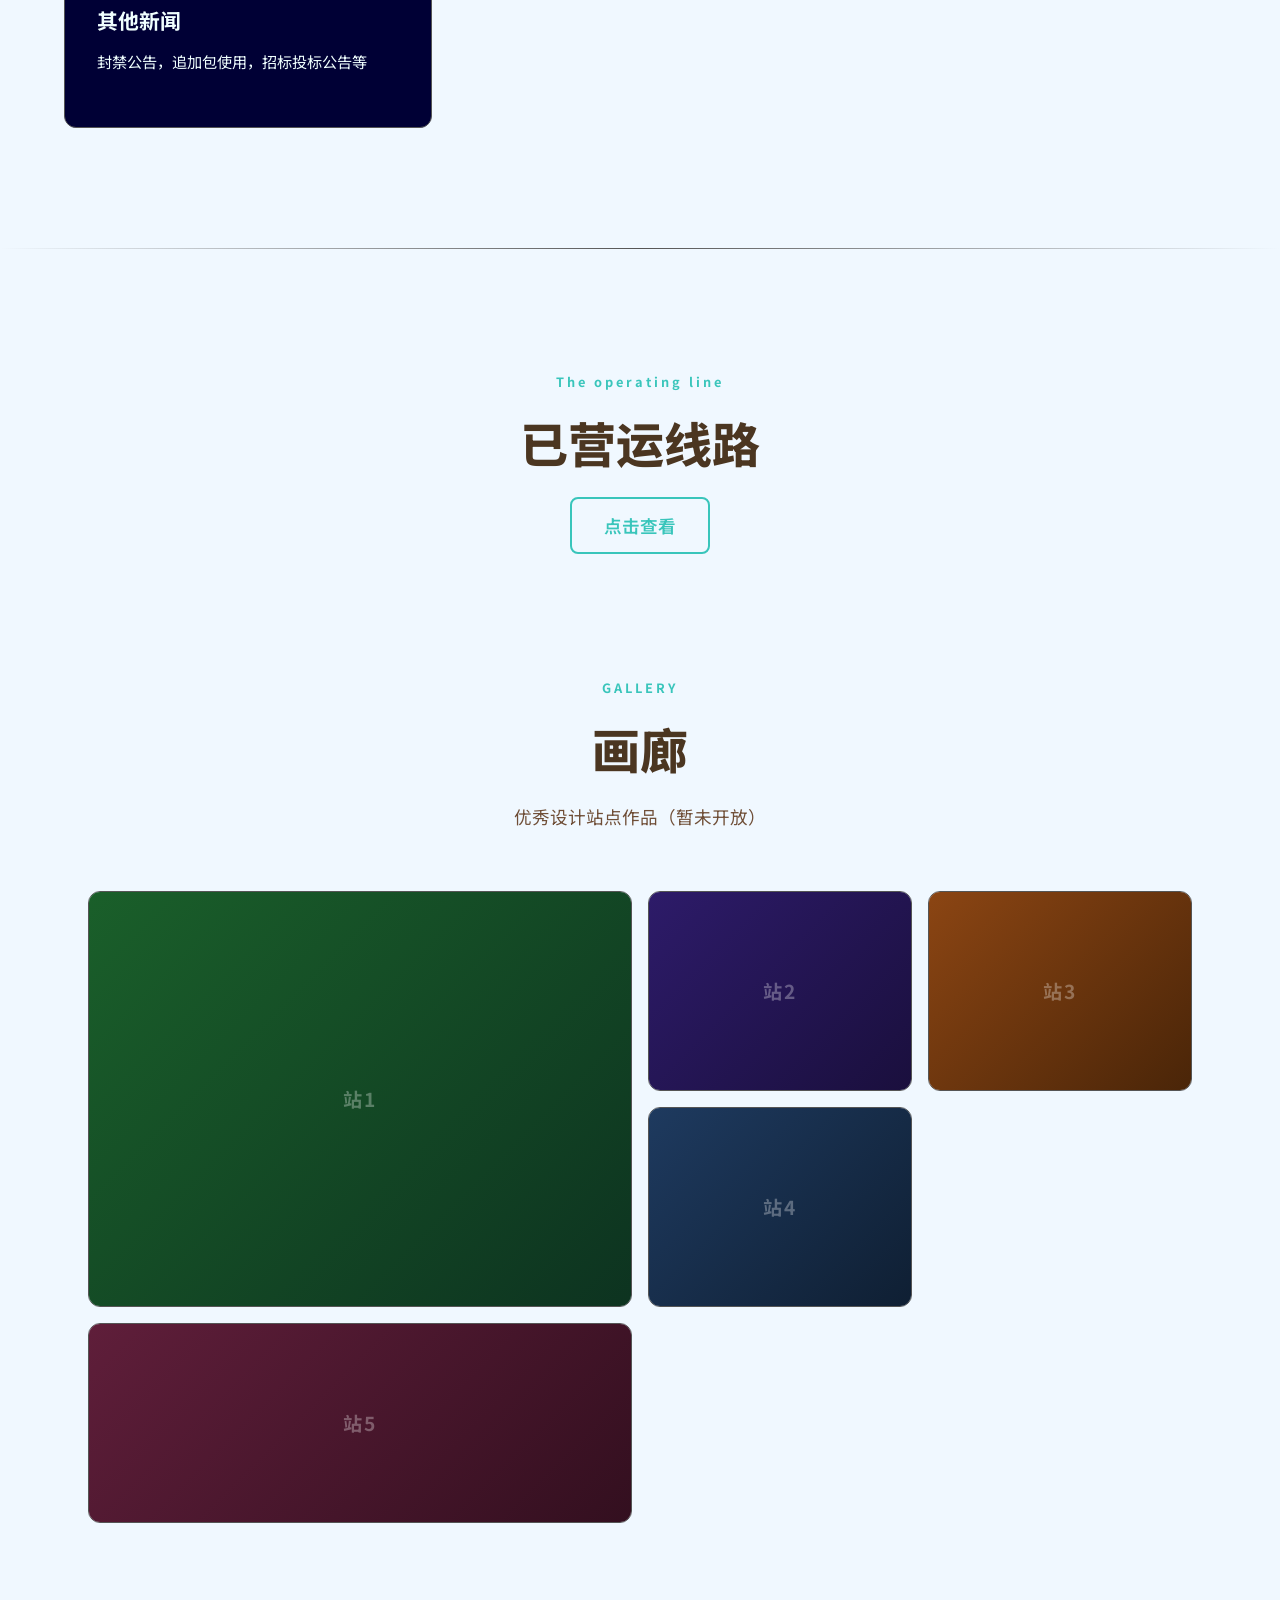
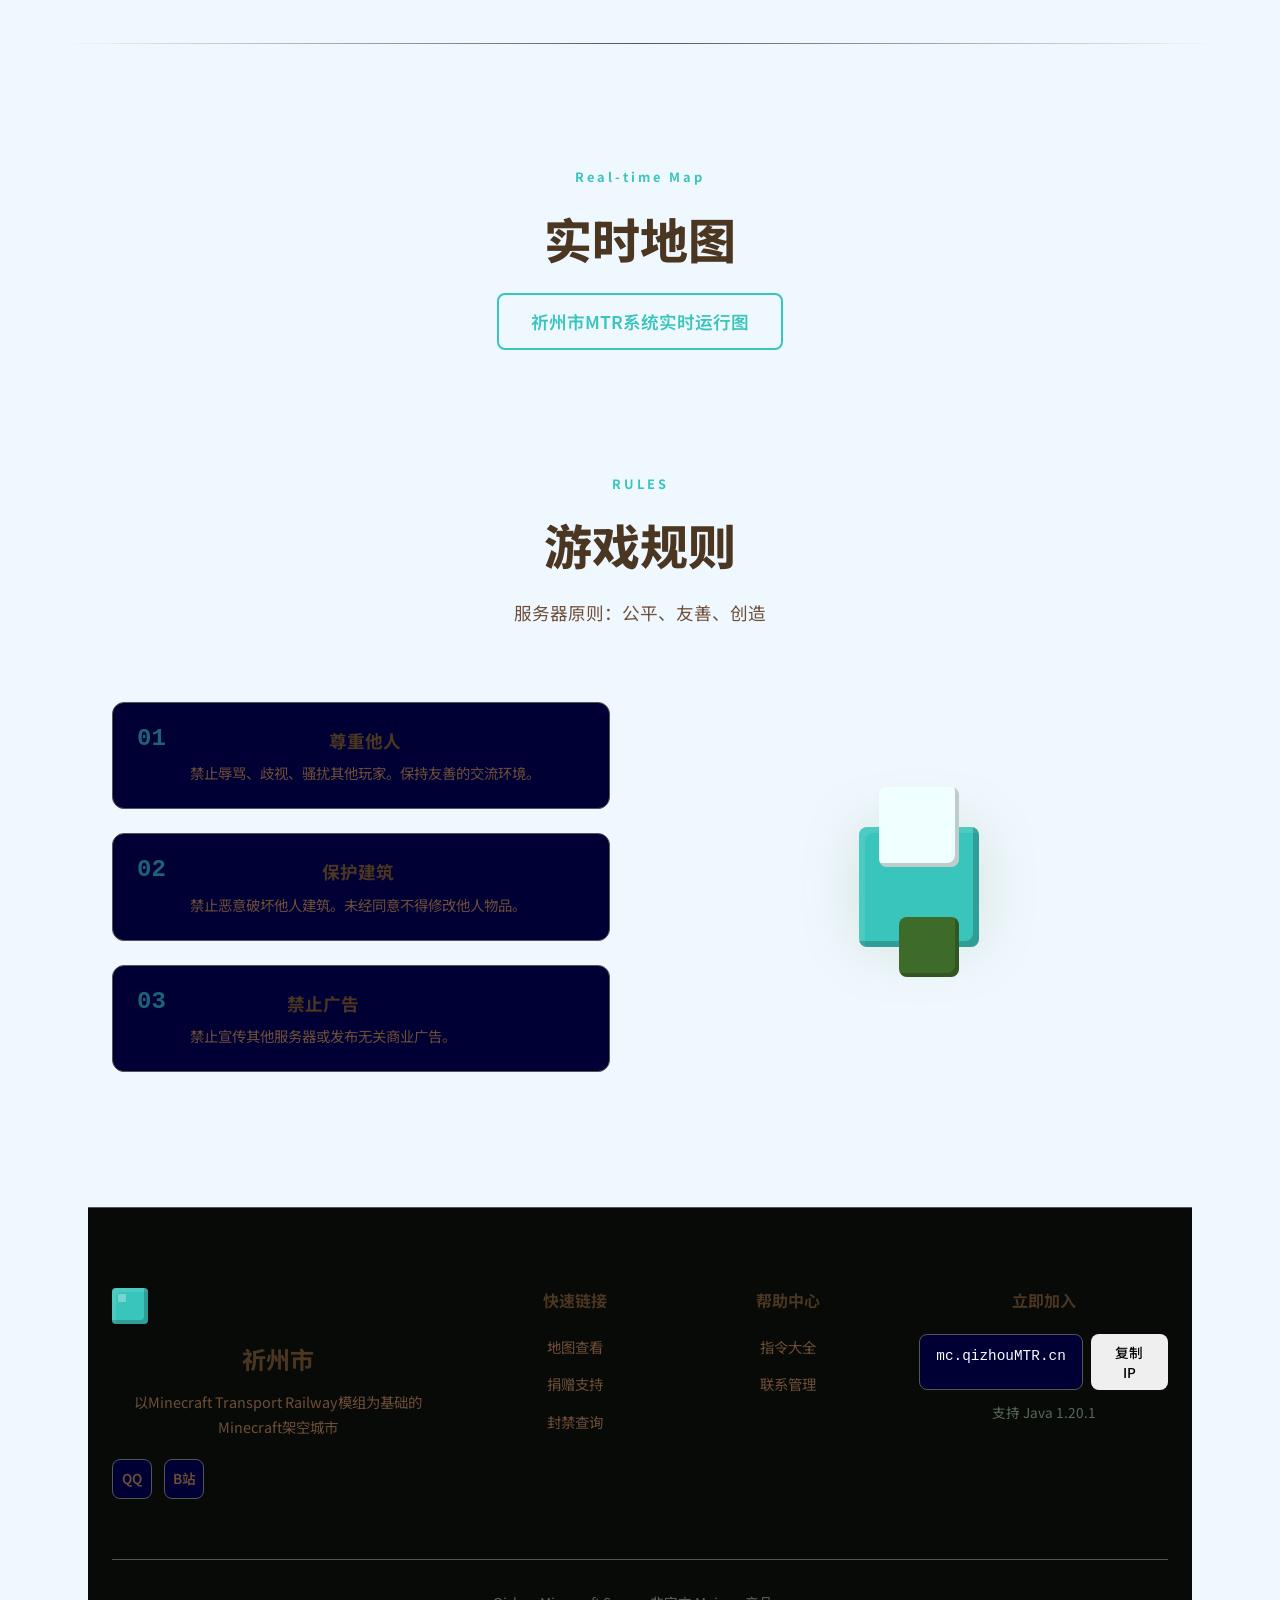
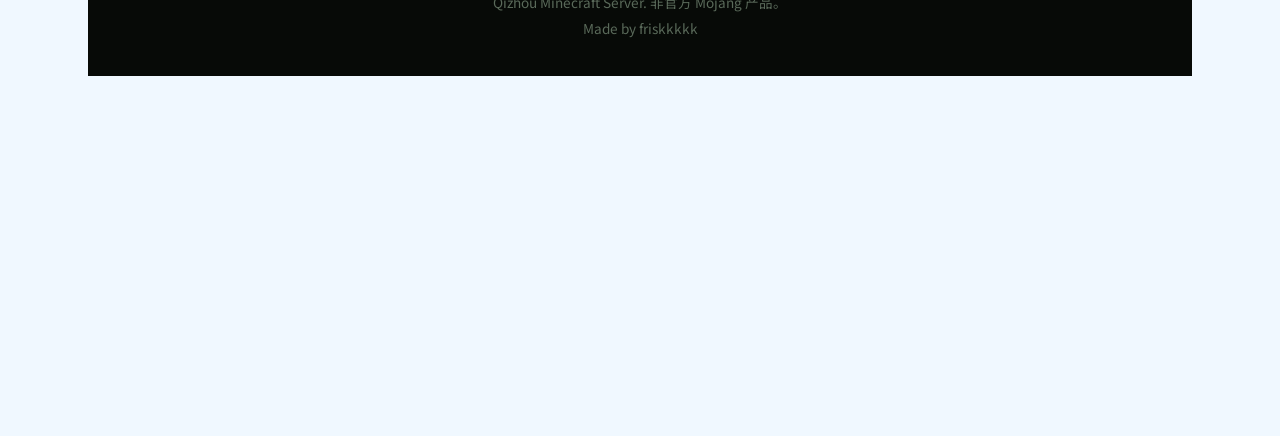
==== commit 34c08430: "Add files via upload" ====
--- a/index.html
+++ b/index.html
@@ -12,7 +12,7 @@
     <nav class="navbar">
         <div class="nav-brand">
             <div class="logo-block"></div>
-            <span class="brand-text">祈州市交通局</span>
+            <span class="brand-text">祈州市</span>
         </div>
         <ul class="nav-links">
             <li><a href="#home" class="active">首页</a></li>
@@ -38,7 +38,7 @@
     <!-- 英雄区域 -->
     <section id="home" class="hero">
         <div class="hero-bg">
-            <div class="pixel-grid"></div>
+            <div class="pixel-gird"></div>
             <div class="floating-blocks">
                 <div class="float-block" style="--delay:0s;--x:10%;--y:20%"></div>
                 <div class="float-block" style="--delay:2s;--x:80%;--y:15%"></div>
@@ -50,7 +50,7 @@
         <div class="hero-content">
             <div class="server-badge">Minecraft架空城市</div>
             <h1 class="hero-title">
-                <span class="title-line">祈州市交通局</span>
+                <span class="title-line">祈州市</span>
                
             </h1>
             <p class="hero-desc">
@@ -71,12 +71,12 @@
                 </div>
                 <div class="info-divider"></div>
                 <div class="info-item">
-                    <span class="info-value">1条</span>
+                    <span class="info-value">6条</span>
                     <span class="info-label">电铁线路</span>
                 </div>
                 <div class="info-divider"></div>
                 <div class="info-item">
-                    <span class="info-value">10km+</span>
+                    <span class="info-value">60km+</span>
                     <span class="info-label">运营里程</span>
                 </div>
                 <div class="info-divider"></div>
--- a/styles.css
+++ b/styles.css
@@ -2,8 +2,8 @@
 
 /* ===== CSS 变量 ===== */
 :root {
-    --mc-green: #5D8C3A;
-    --mc-green-light: #7AB55C;
+    --mc-green: #39C5BB;
+    --mc-green-light: #F0FFFF;
     --mc-green-dark: #3D6B2A;
     --mc-dirt: #8B6914;
     --mc-stone: #7D7D7D;
@@ -11,17 +11,18 @@
     --mc-gold: #F4D142;
     --mc-red: #B02E26;
     
-    --bg-primary: #0a0e0a;
-    --bg-secondary: #111611;
-    --bg-card: #161b16;
+    --bg-primary: #F0F8FF;
+    --bg-secondary: #F0F8FF;
+    --bg-card: #000035;
     --bg-card-hover: #1e241e;
     --bg-glass: rgba(22, 27, 22, 0.85);
     
-    --text-primary: #e8f5e8;
-    --text-secondary: #8a9a8a;
+    --text-primary: #4B3621;
+    --text-secondary: #6F4E37;
     --text-muted: #5a6a5a;
-    
-    --border-color: rgba(93, 140, 58, 0.2);
+    --text-feature: #F0FFFF;
+    
+    --border-color: #555555;
     --border-glow: rgba(93, 140, 58, 0.4);
     
     --shadow-sm: 0 2px 8px rgba(0, 0, 0, 0.3);
@@ -111,7 +112,7 @@
 
 .btn-outline {
     background: transparent;
-    color: var(--mc-green-light);
+    color: var(--mc-green);
     border-color: var(--mc-green);
 }
 
@@ -287,7 +288,7 @@
     inset: 0;
     background-image: 
         linear-gradient(rgba(93, 140, 58, 0.03) 1px, transparent 1px),
-        linear-gradient(90deg, rgba(93, 140, 58, 0.03) 1px, transparent 1px);
+        linear-gradient(90deg, rgba(93, 140, 58, 0.03) 1px, transparent 1px);       
     background-size: 40px 40px;
     animation: grid-move 20s linear infinite;
 }
@@ -325,20 +326,22 @@
     position: relative;
     z-index: 1;
     text-align: center;
-    max-width: 800px;
+    max-width:800px;
     padding: 0 24px;
 }
 
 .server-badge {
-    display: inline-block;
+    display: 
+    inline-block;
     padding: 6px 16px;
-    background: rgba(93, 140, 58, 0.15);
+    background: #808080;
     border: 1px solid var(--border-color);
-    border-radius: 100px;
+    border-radius: 10px;
     font-size: 0.85rem;
     color: var(--mc-green-light);
     margin-bottom: 24px;
-    letter-spacing: 0.5px;
+    letter-spacing: 5px;
+
 }
 
 .hero-title {
@@ -391,7 +394,7 @@
     padding: 24px;
     background: var(--bg-glass);
     border: 1px solid var(--border-color);
-    border-radius: var(--radius-lg);
+    border-radius:var(--radius-lg);
     backdrop-filter: blur(10px);
     flex-wrap: wrap;
 }
@@ -403,13 +406,13 @@
 .info-value {
     display: block;
     font-size: 1.5rem;
-    font-weight: 700;
-    color: var(--mc-green-light);
+    font-weight: 600;
+    color: #66CCFF;
 }
 
 .info-label {
     display: block;
-    font-size: 0.85rem;
+    font-size:1rem;
     color: var(--text-muted);
     margin-top: 4px;
 }
@@ -600,11 +603,11 @@
     font-size: 1.3rem;
     font-weight: 700;
     margin-bottom: 12px;
-    color: var(--text-primary);
+    color: var(--text-feature);
 }
 
 .feature-card p {
-    color: var(--text-secondary);
+    color: var(--text-feature);
     font-size: 0.95rem;
     line-height: 1.7;
     margin-bottom: 20px;
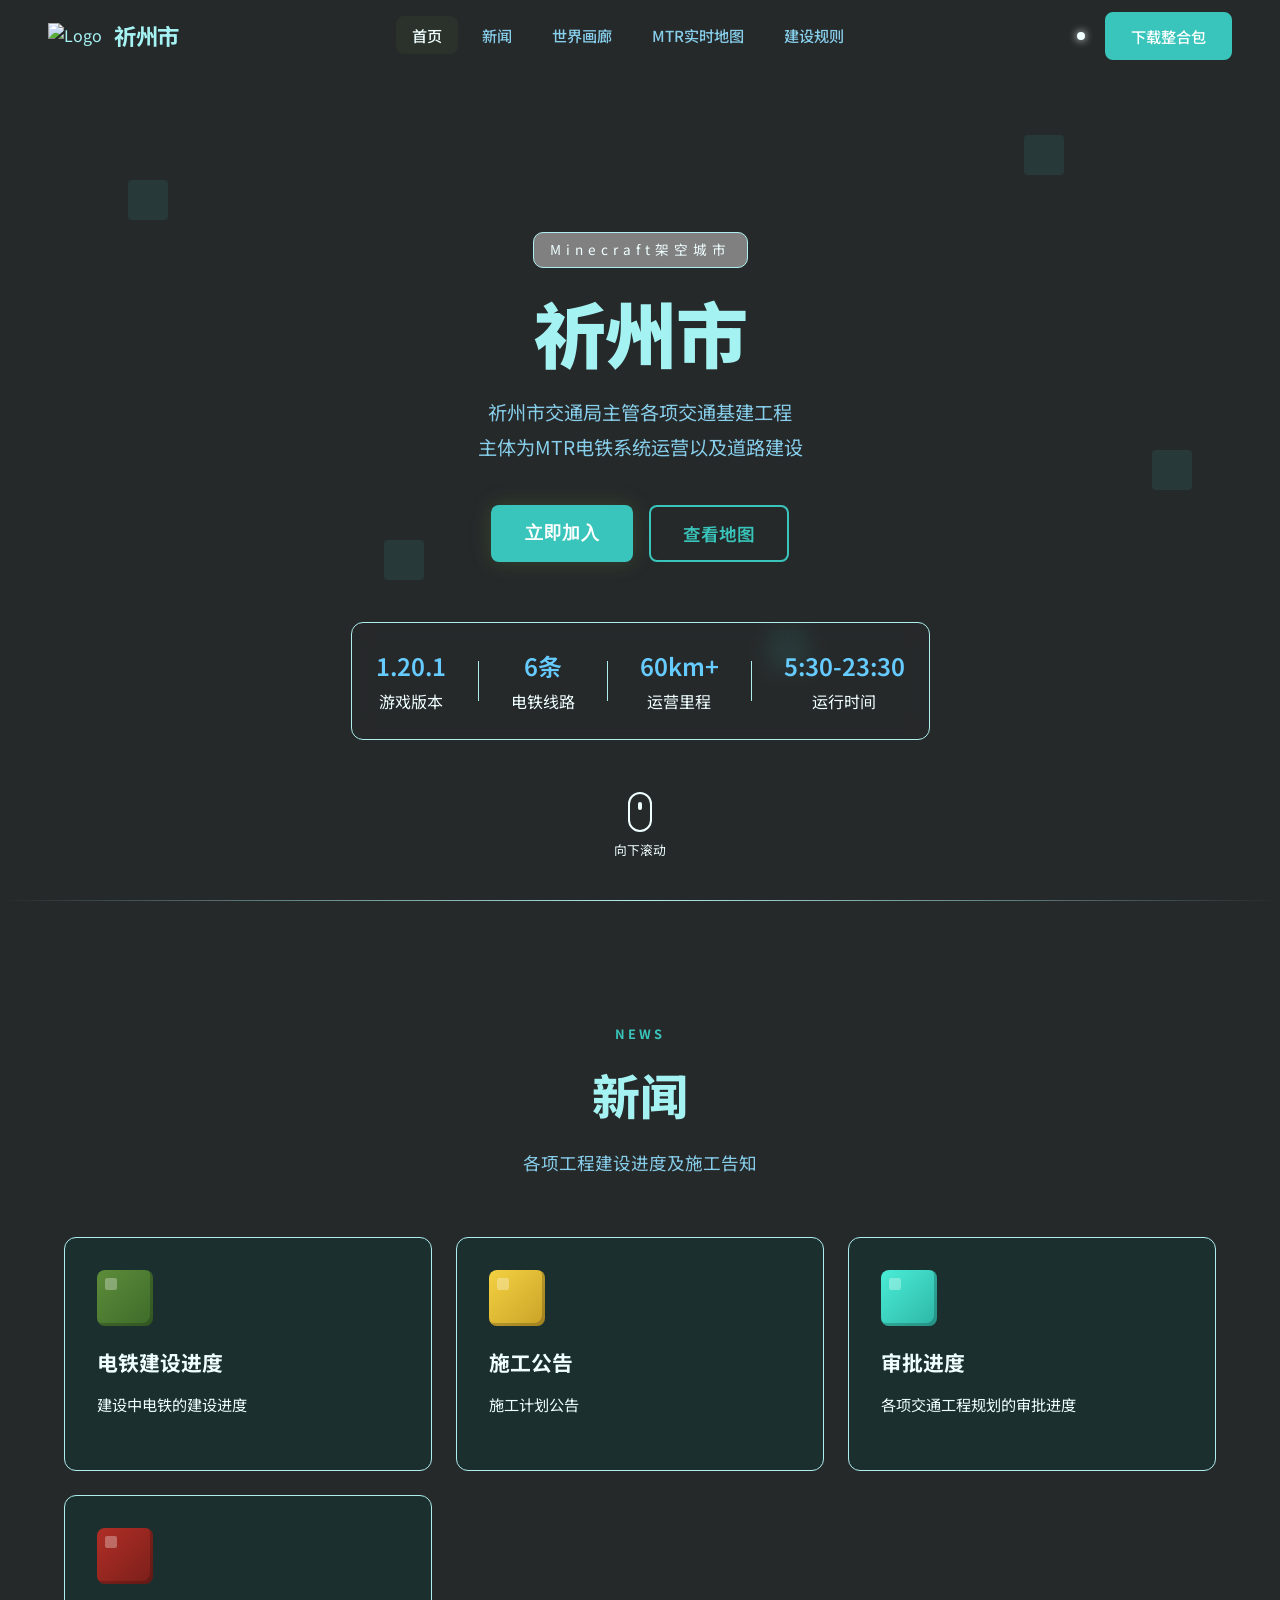
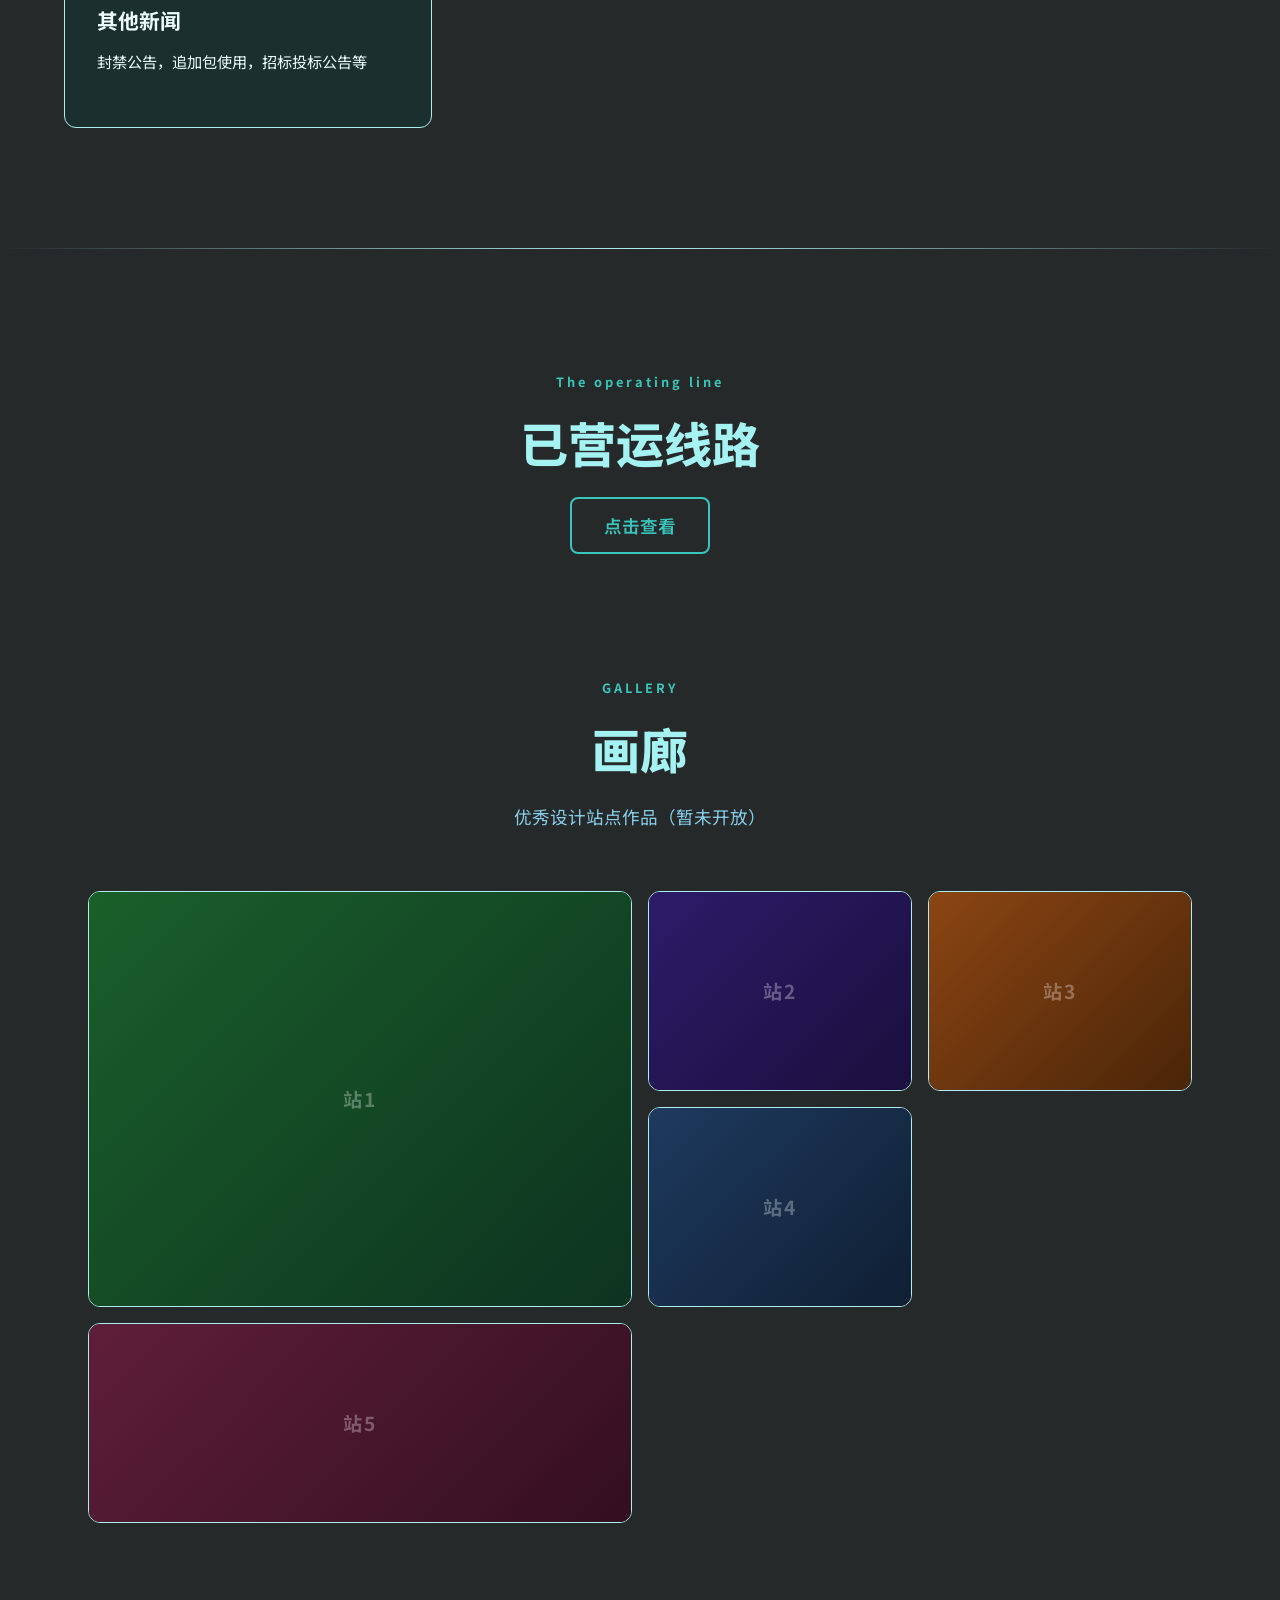
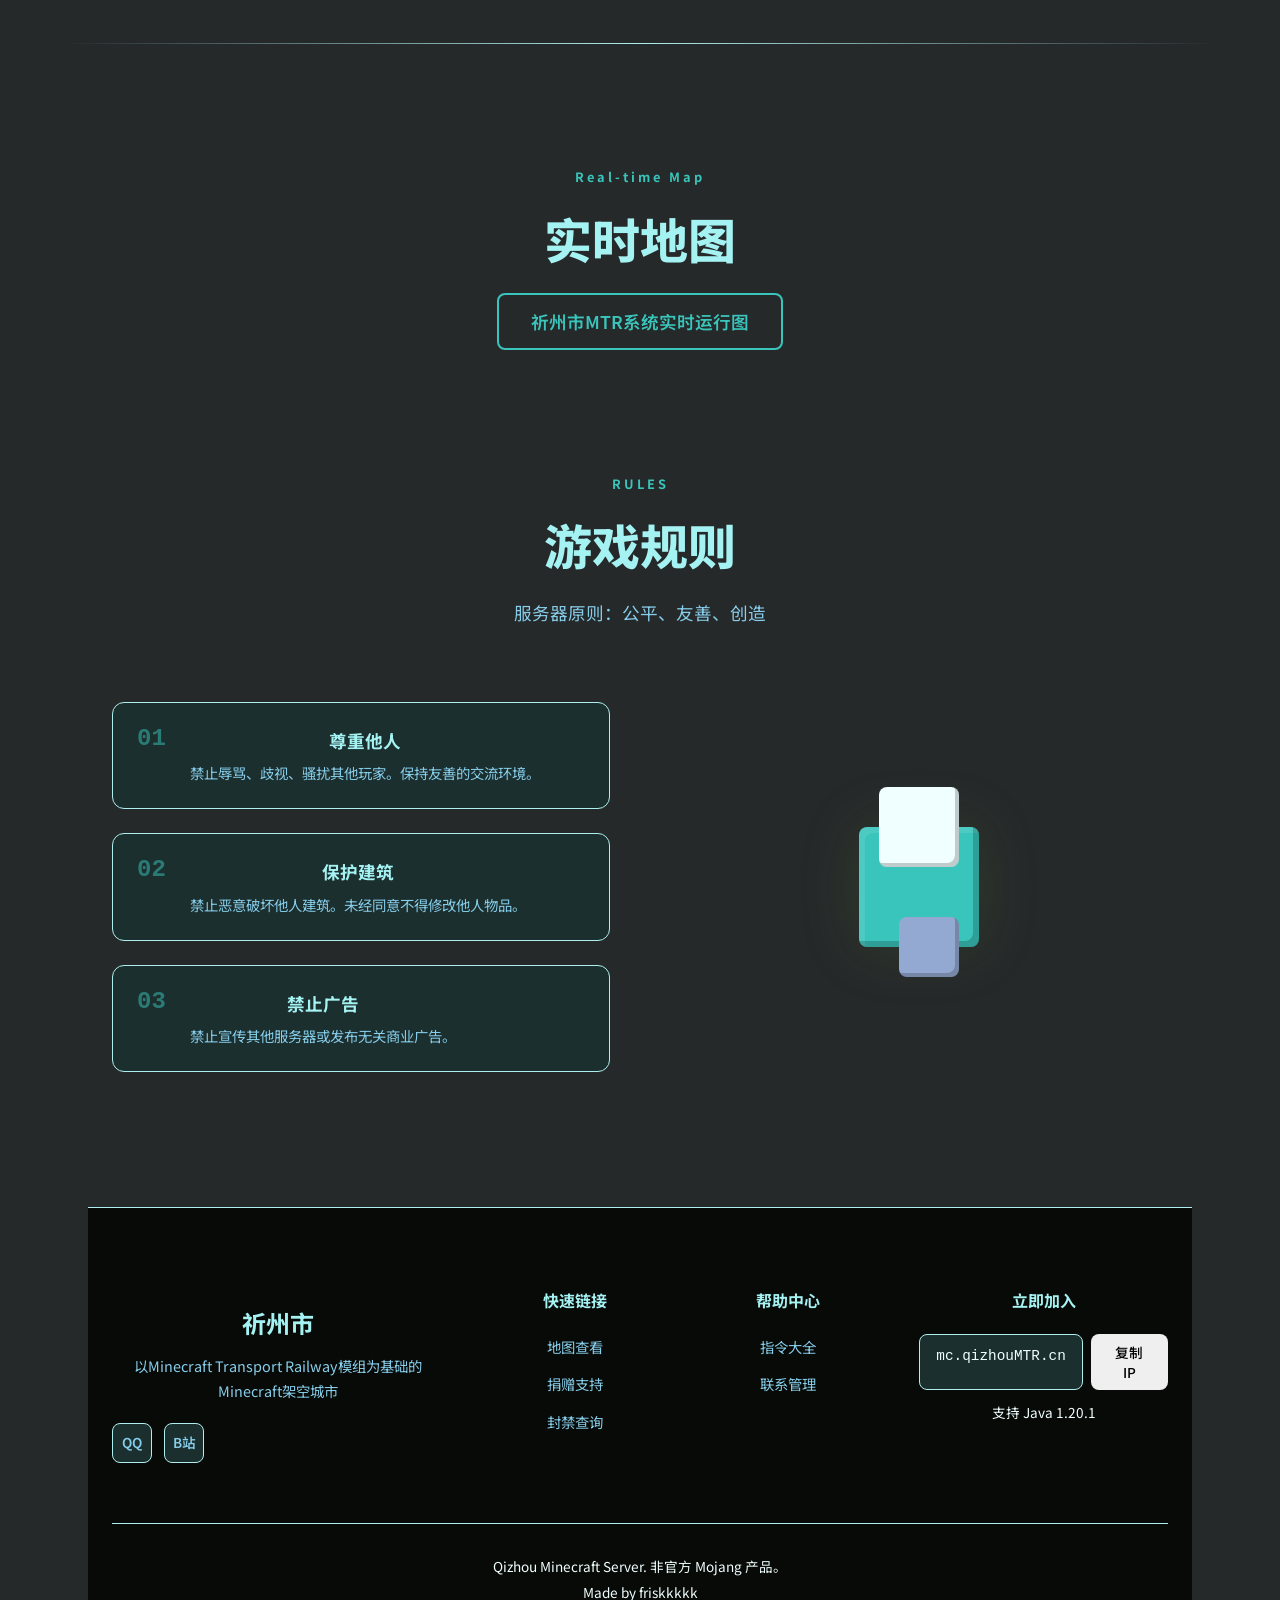
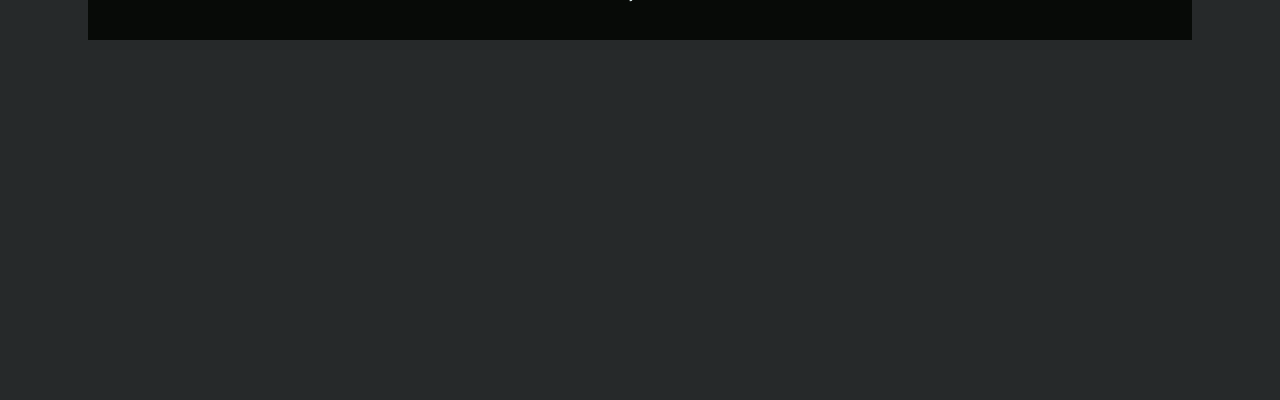
==== commit edf26f0b: "Add files via upload" ====
--- a/index.html
+++ b/index.html
@@ -11,7 +11,7 @@
     <!-- 导航栏 -->
     <nav class="navbar">
         <div class="nav-brand">
-            <div class="logo-block"></div>
+            <img src="logos/logo.png" alt="Logo">
             <span class="brand-text">祈州市</span>
         </div>
         <ul class="nav-links">
--- a/styles.css
+++ b/styles.css
@@ -4,25 +4,25 @@
 :root {
     --mc-green: #39C5BB;
     --mc-green-light: #F0FFFF;
-    --mc-green-dark: #3D6B2A;
+    --mc-green-dark: #93A9D1;
     --mc-dirt: #8B6914;
     --mc-stone: #7D7D7D;
     --mc-diamond: #4AEDD7;
     --mc-gold: #F4D142;
     --mc-red: #B02E26;
     
-    --bg-primary: #F0F8FF;
-    --bg-secondary: #F0F8FF;
-    --bg-card: #000035;
-    --bg-card-hover: #1e241e;
+    --bg-primary: #26292A;
+    --bg-secondary: #26292A;
+    --bg-card: #1C2F2F;
+    --bg-card-hover: #426161；
     --bg-glass: rgba(22, 27, 22, 0.85);
     
-    --text-primary: #4B3621;
-    --text-secondary: #6F4E37;
-    --text-muted: #5a6a5a;
+    --text-primary: #A5F2F3;
+    --text-secondary: #87CEEB;
+    --text-muted: #F0FFFF;
     --text-feature: #F0FFFF;
     
-    --border-color: #555555;
+    --border-color: #AFEEEE;
     --border-glow: rgba(93, 140, 58, 0.4);
     
     --shadow-sm: 0 2px 8px rgba(0, 0, 0, 0.3);
@@ -171,26 +171,6 @@
     display: flex;
     align-items: center;
     gap: 12px;
-}
-
-.logo-block {
-    width: 36px;
-    height: 36px;
-    background: var(--mc-green);
-    border-radius: var(--radius-sm);
-    position: relative;
-    box-shadow: inset -4px -4px 0 rgba(0,0,0,0.2), inset 4px 4px 0 rgba(255,255,255,0.1);
-}
-
-.logo-block::after {
-    content: '';
-    position: absolute;
-    top: 6px;
-    left: 6px;
-    width: 8px;
-    height: 8px;
-    background: rgba(255,255,255,0.3);
-    border-radius: 1px;
 }
 
 .brand-text {
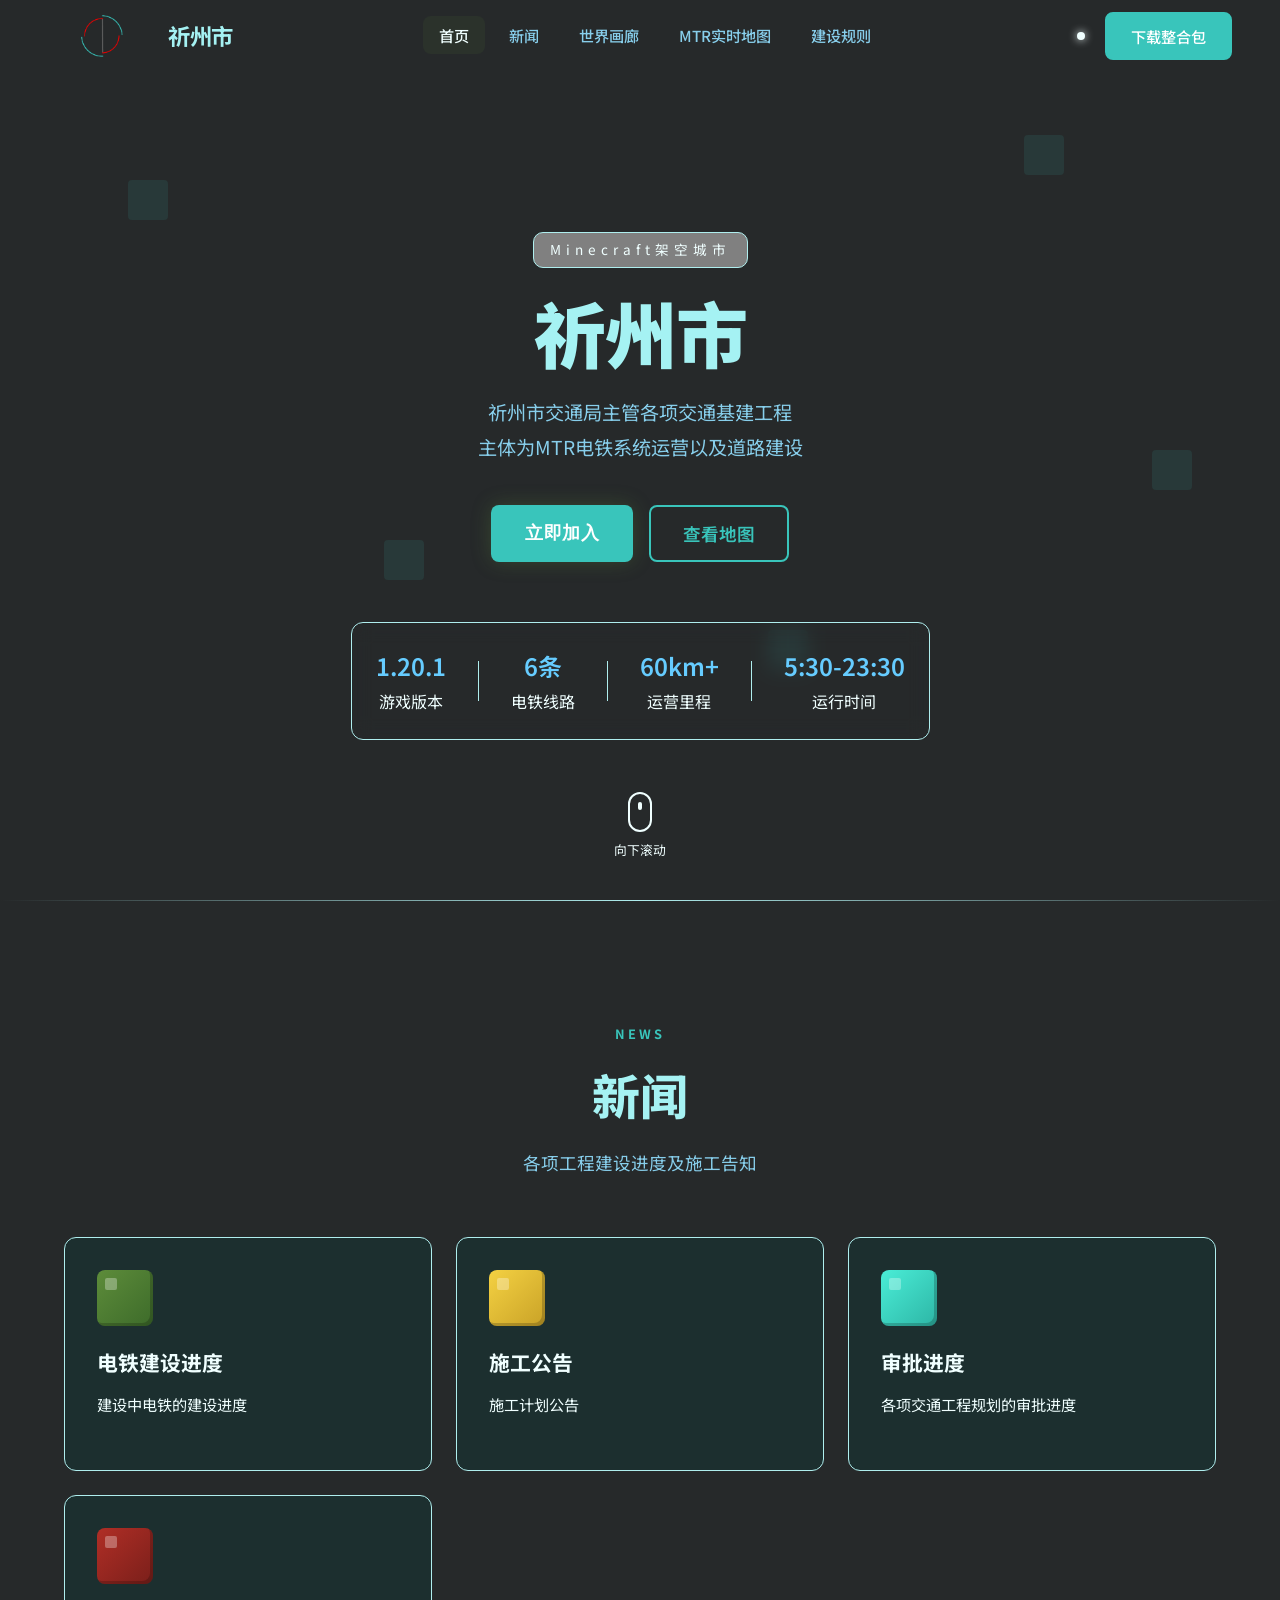
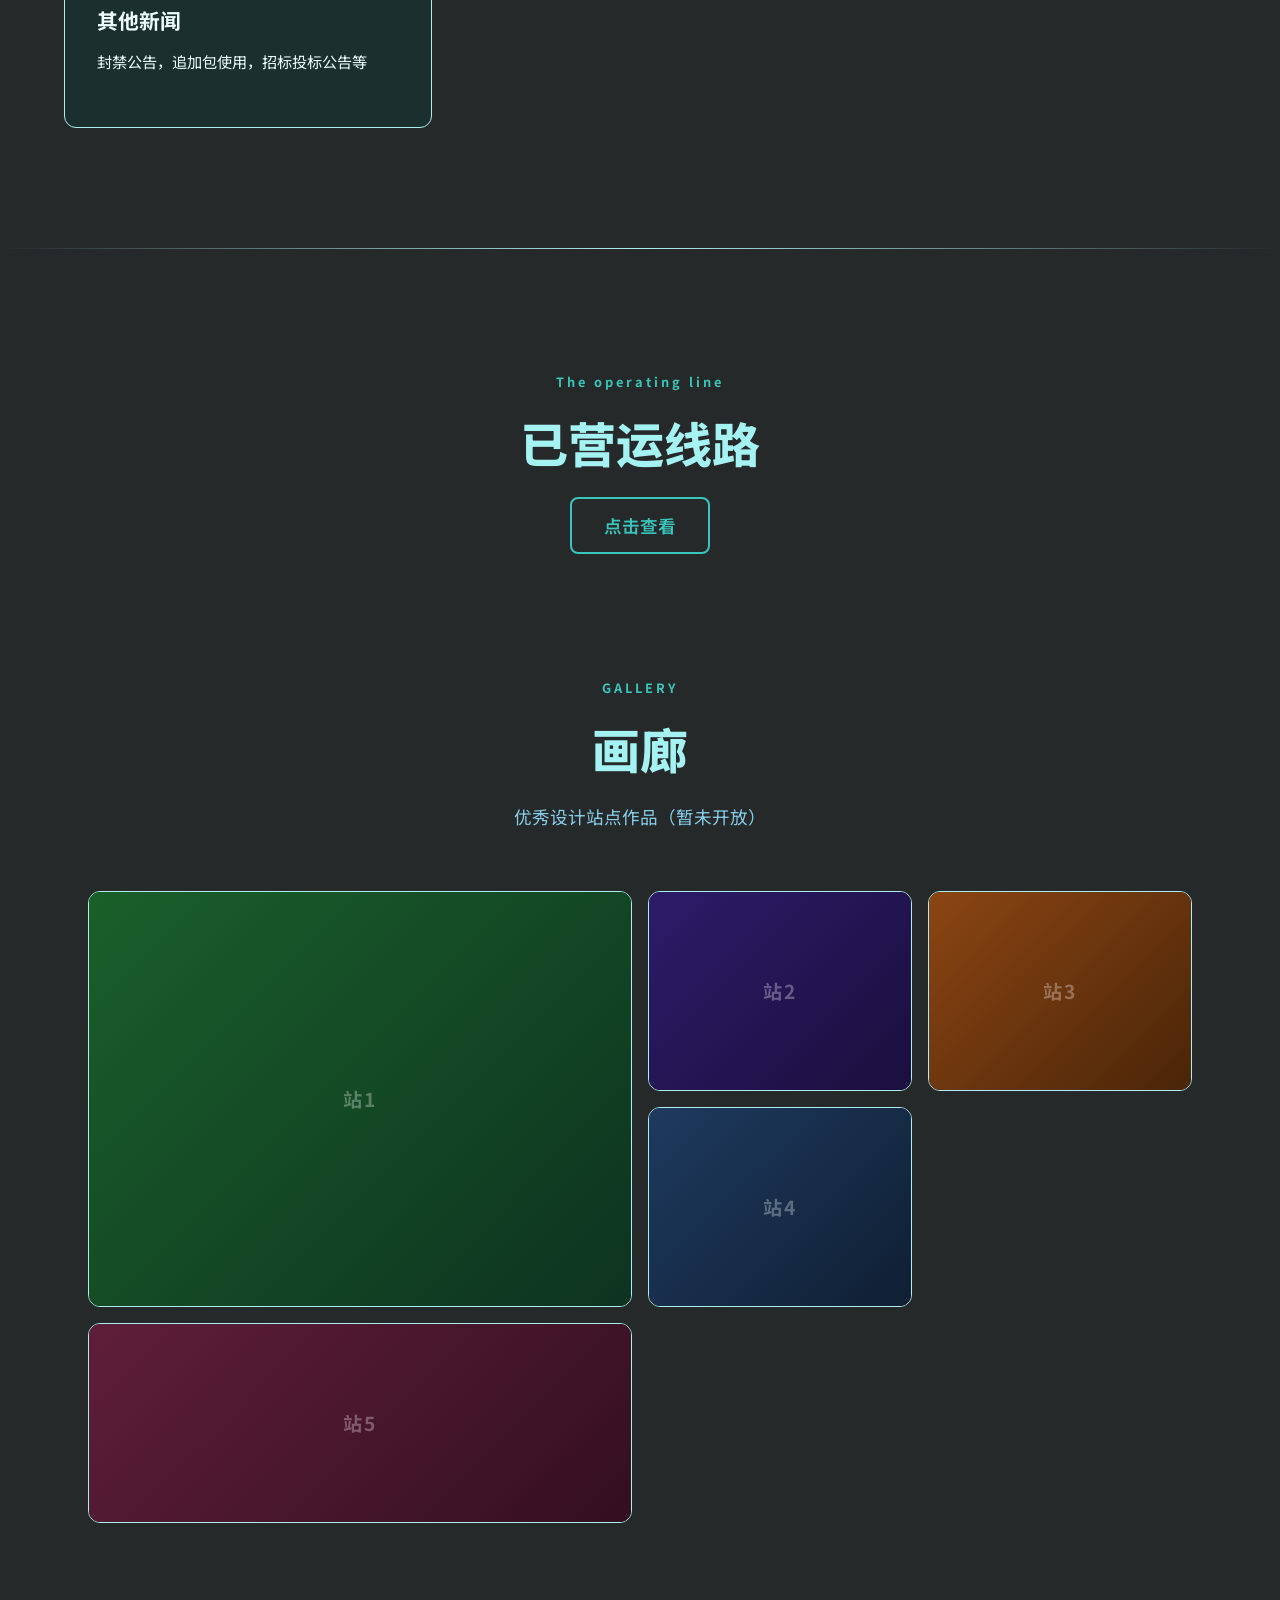
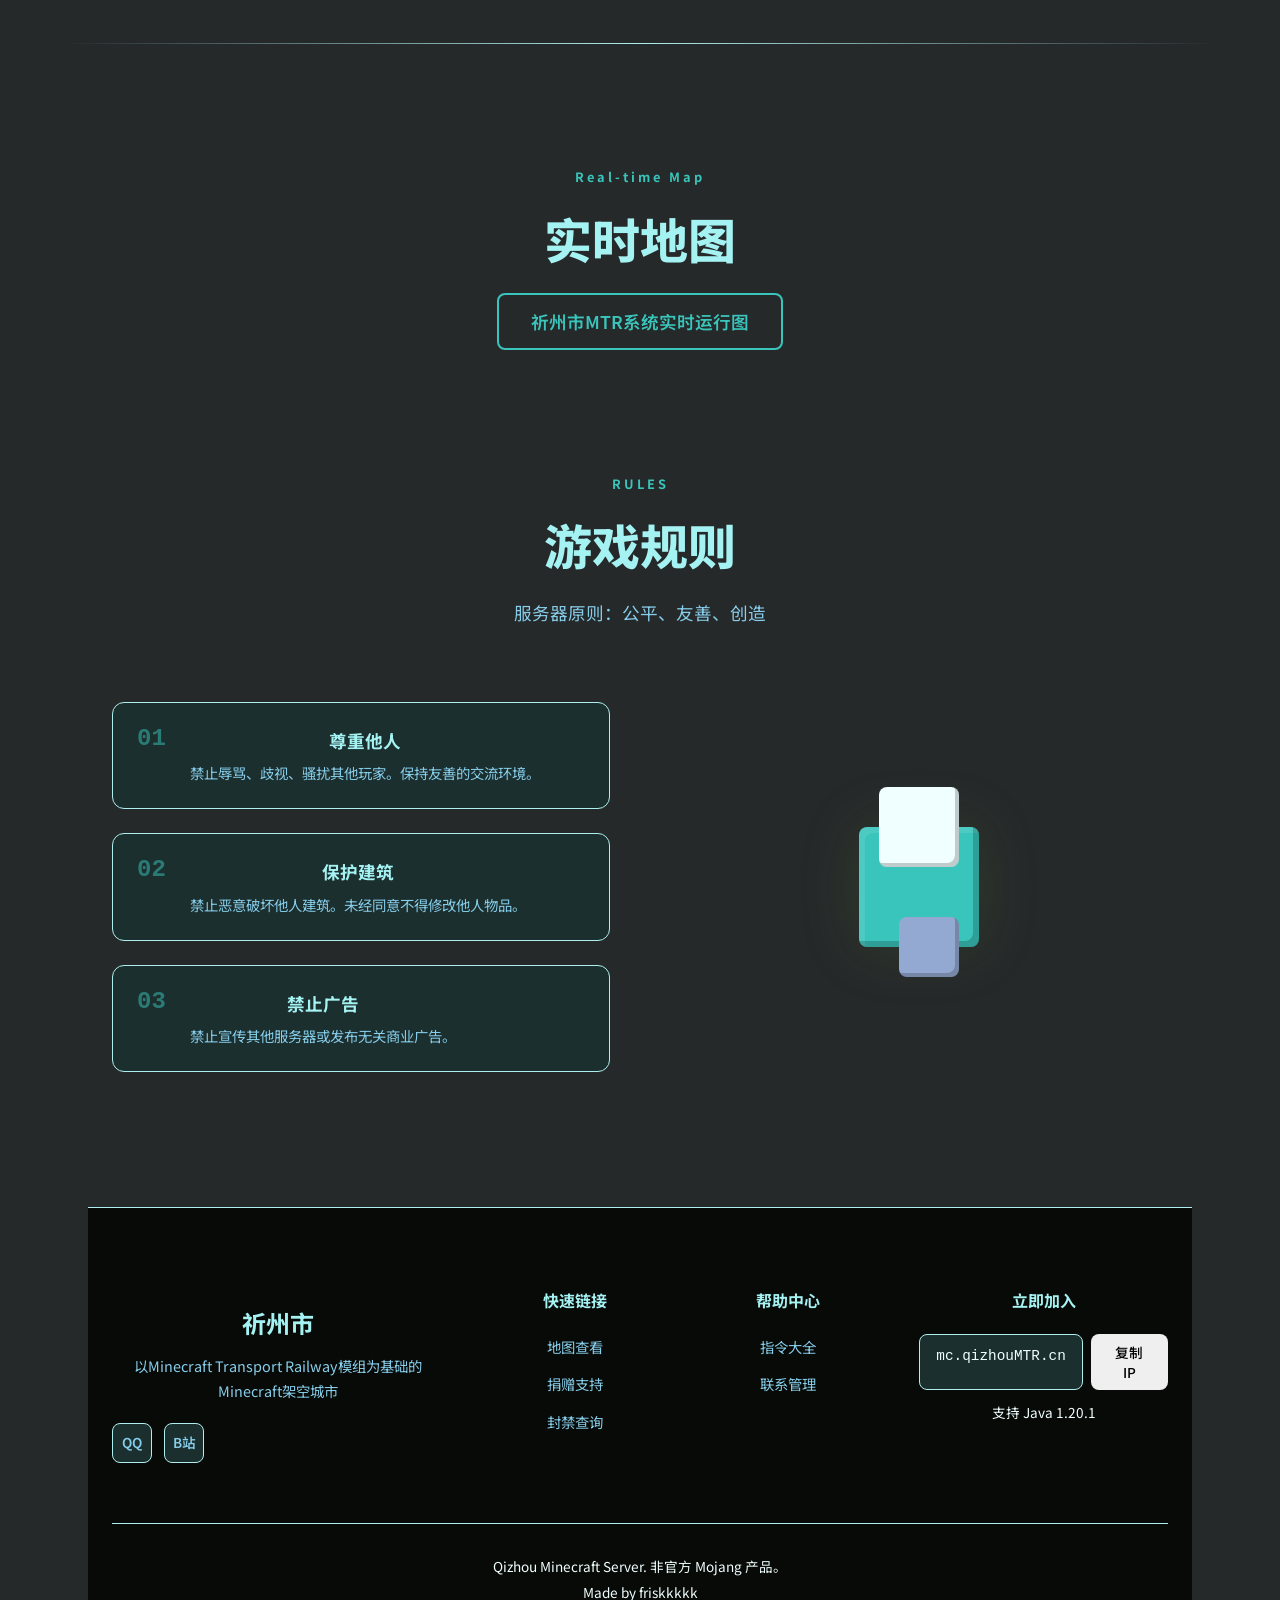
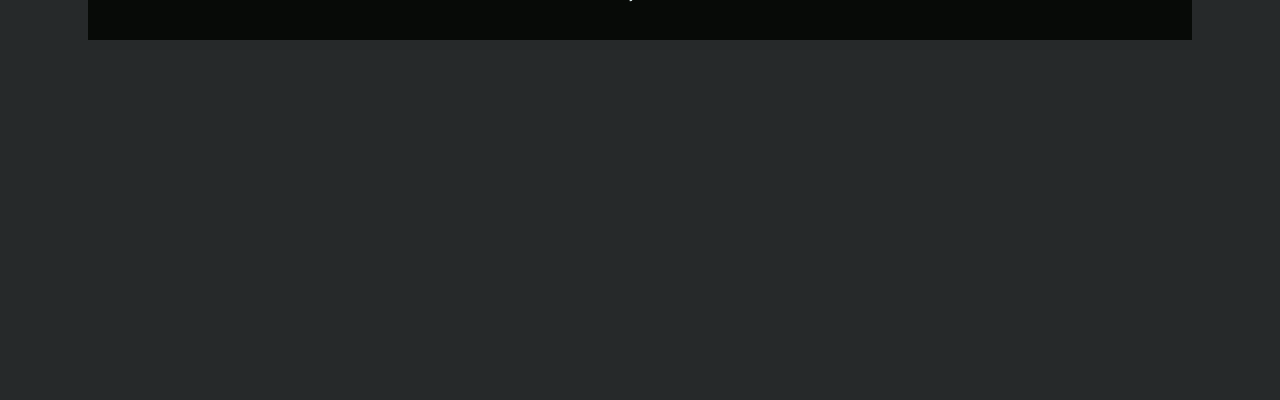
==== commit eda0de53: "Update index.html" ====
--- a/index.html
+++ b/index.html
@@ -11,7 +11,7 @@
     <!-- 导航栏 -->
     <nav class="navbar">
         <div class="nav-brand">
-            <img src="logos/logo.png" alt="Logo">
+            <img src="images/logos/logo.png" width="108" height="108" alt="Logo">
             <span class="brand-text">祈州市</span>
         </div>
         <ul class="nav-links">
